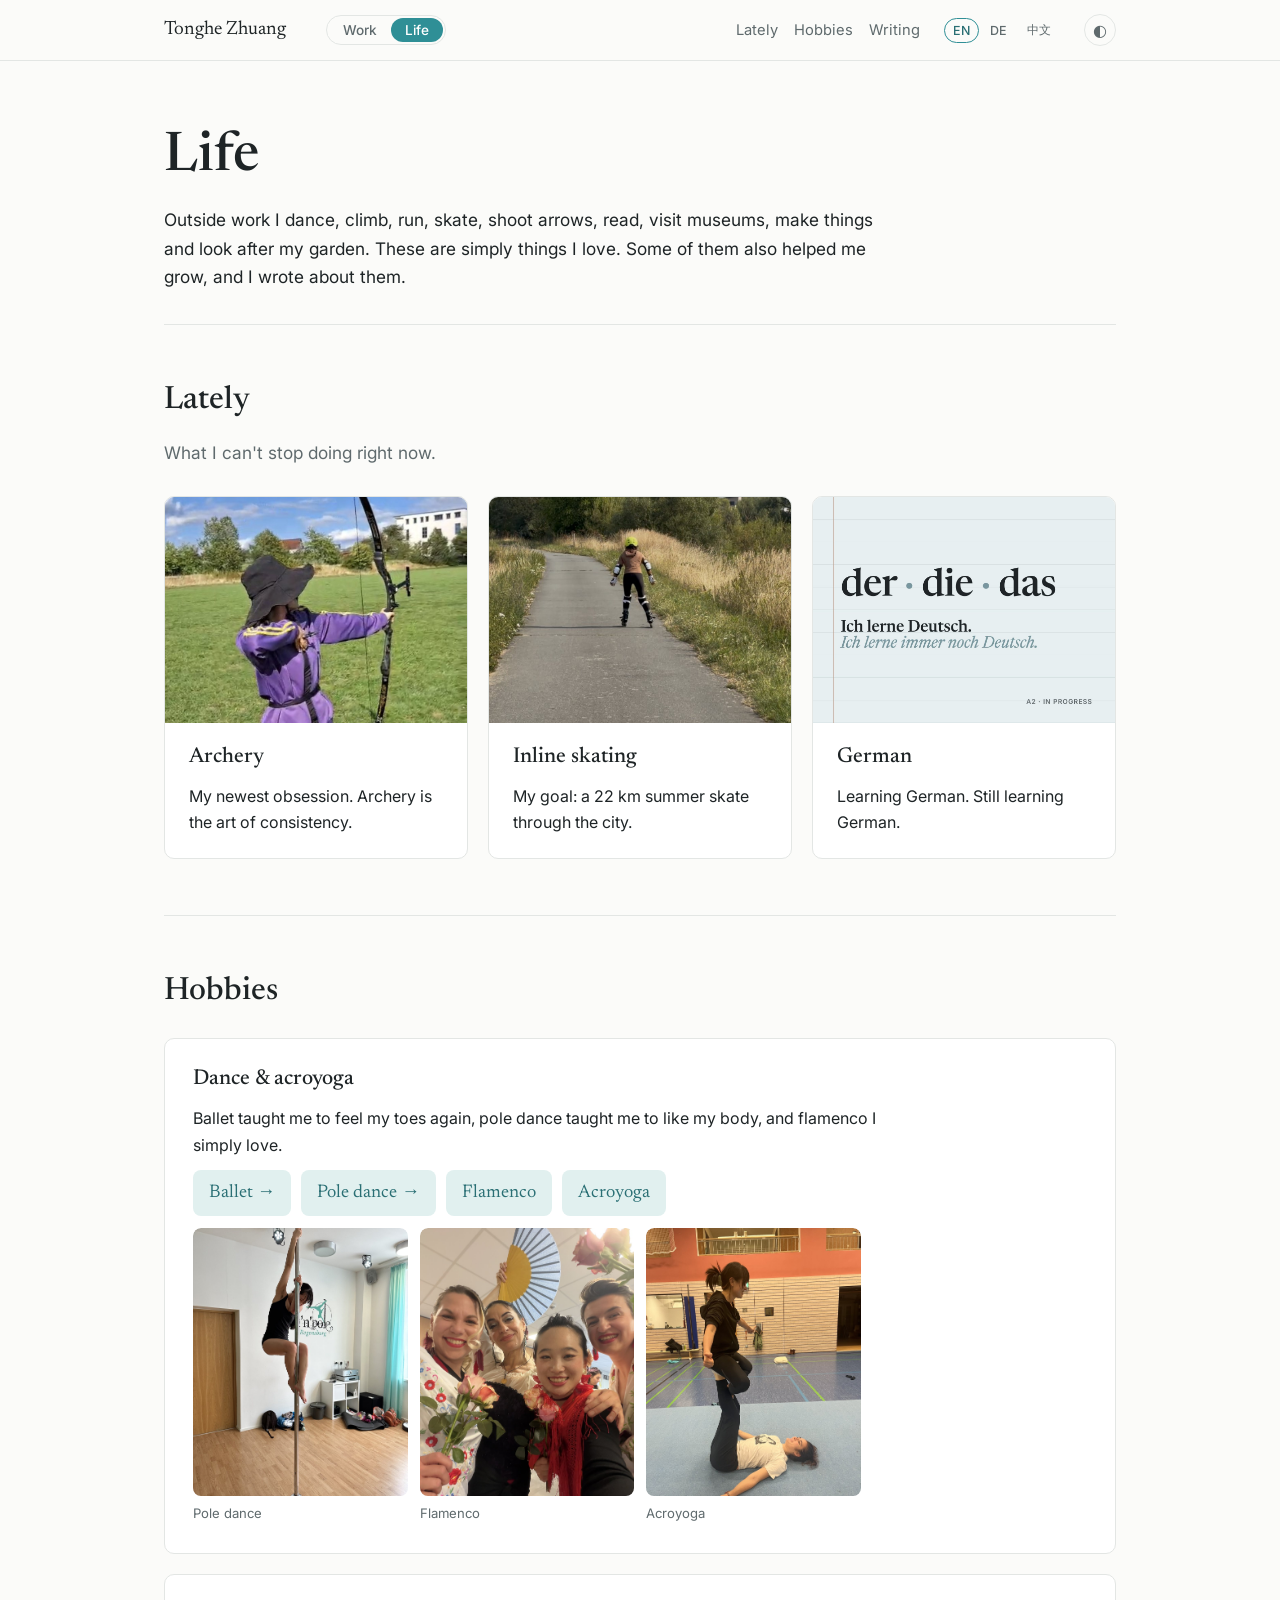
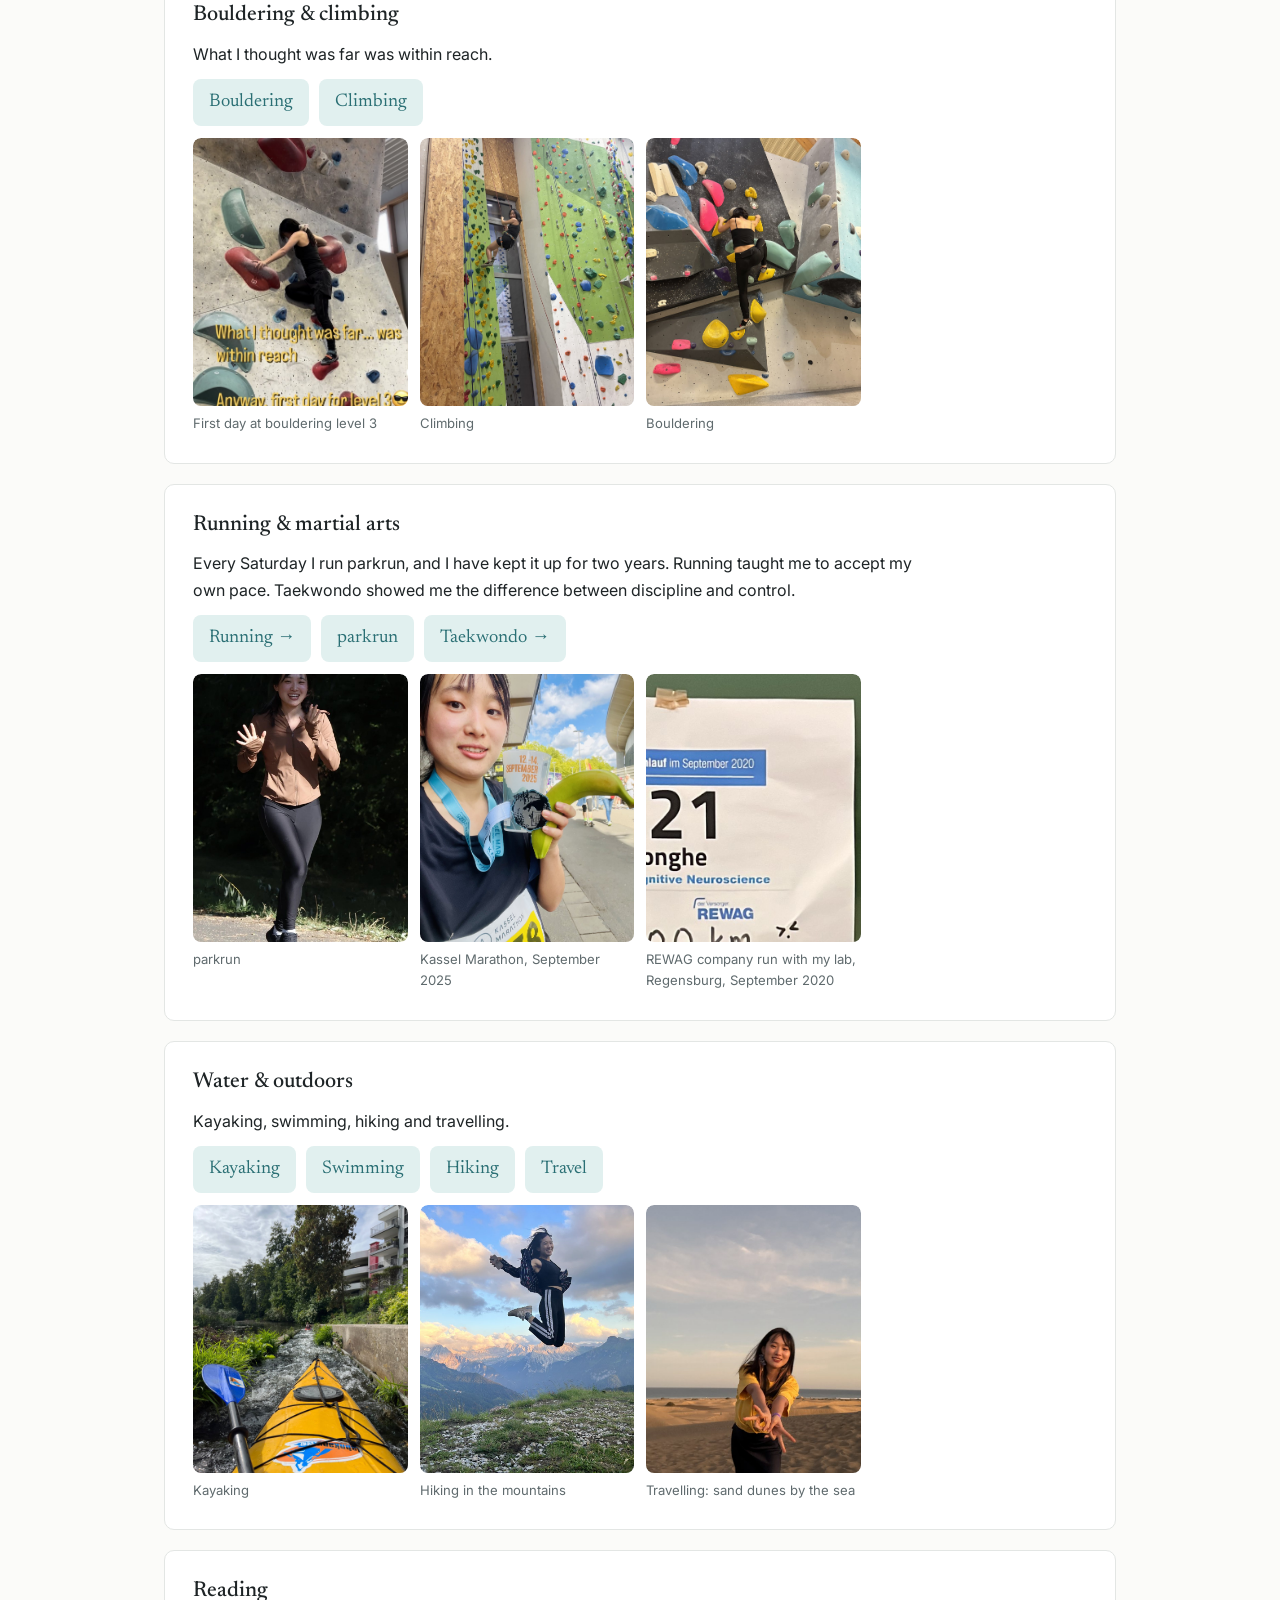
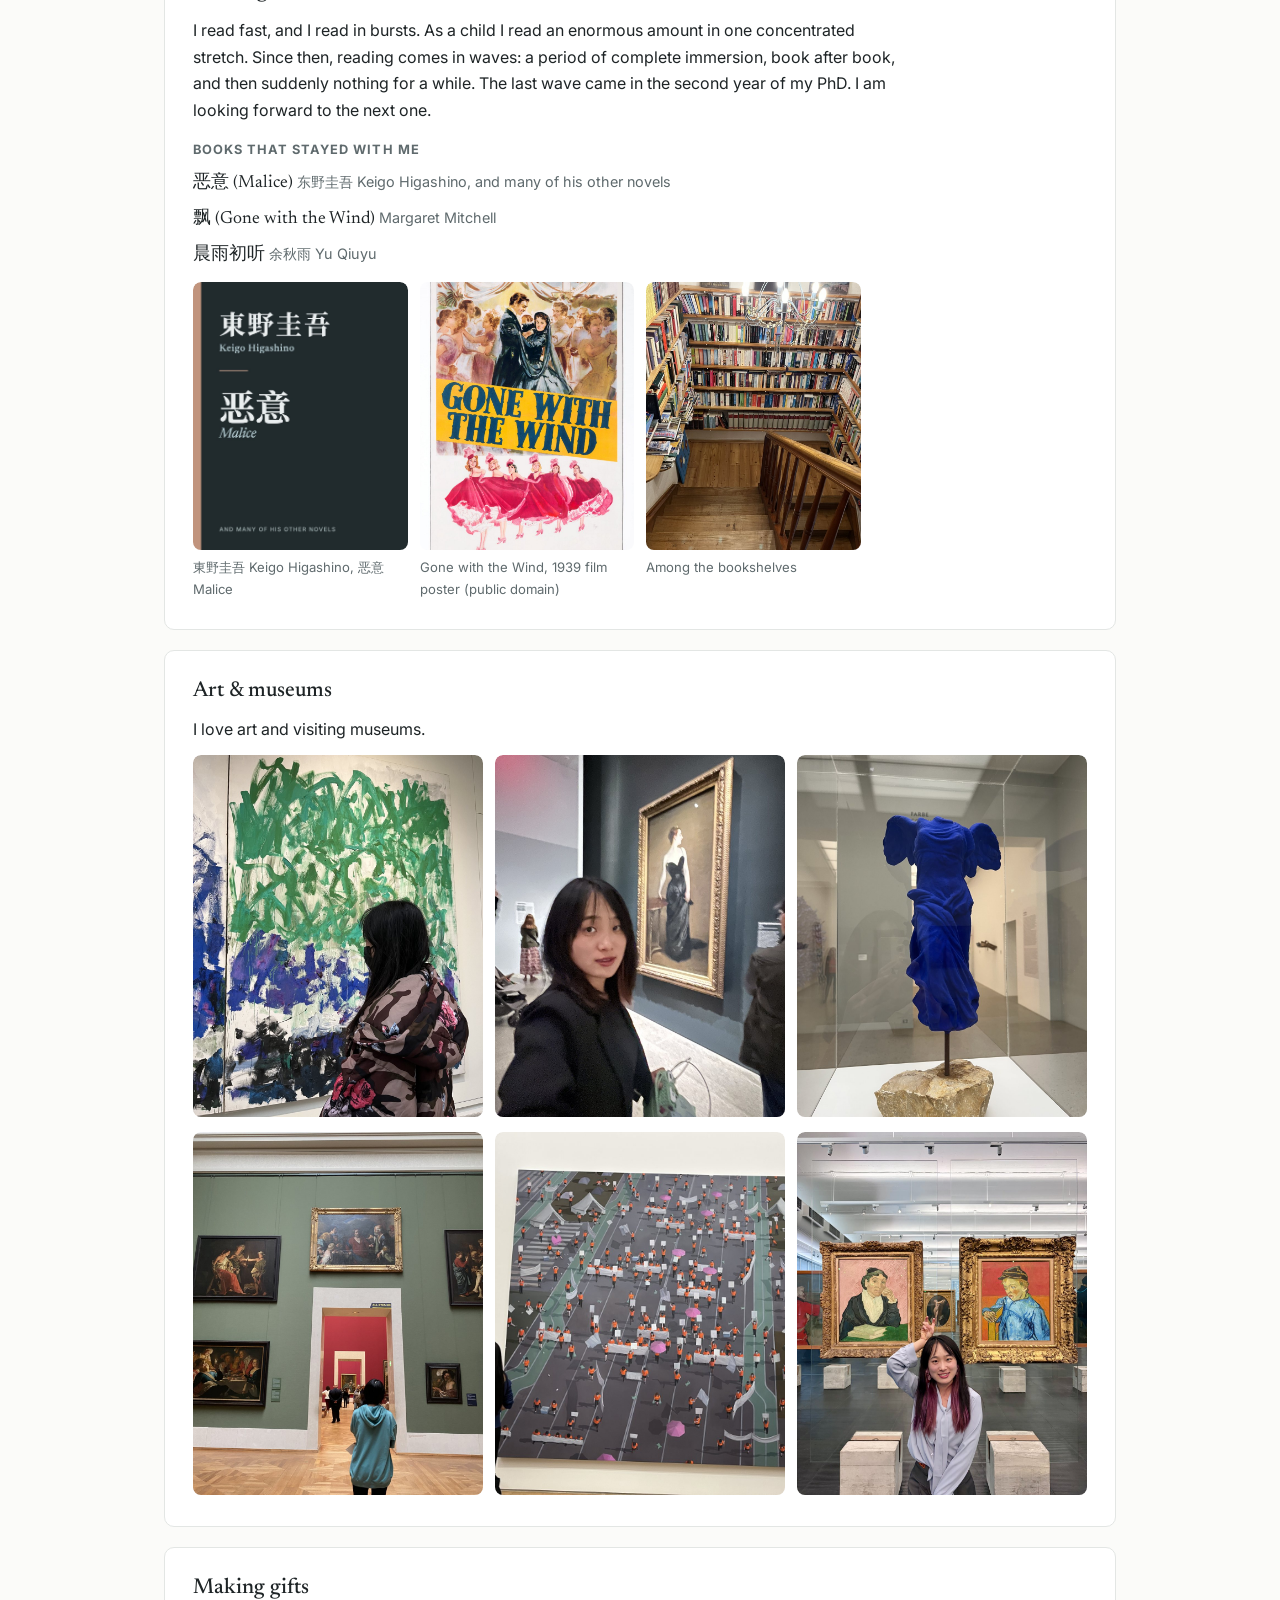
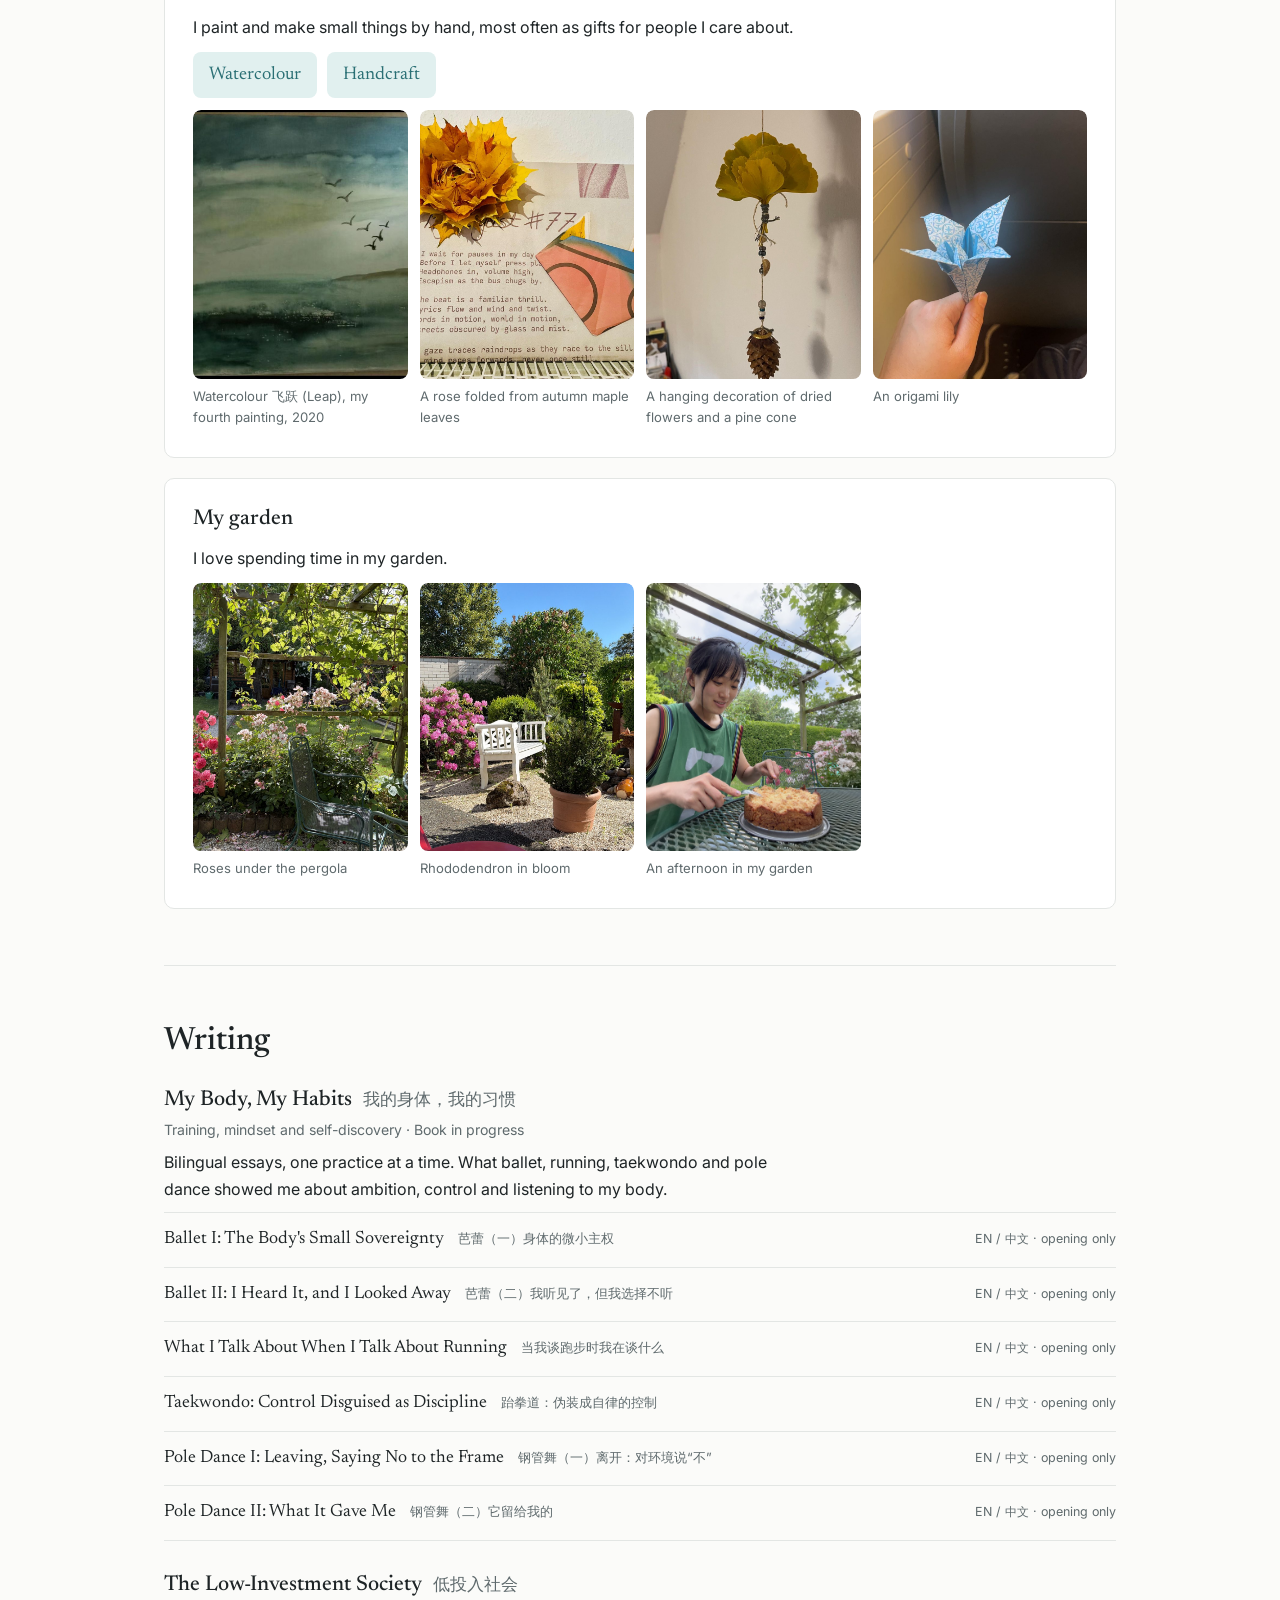
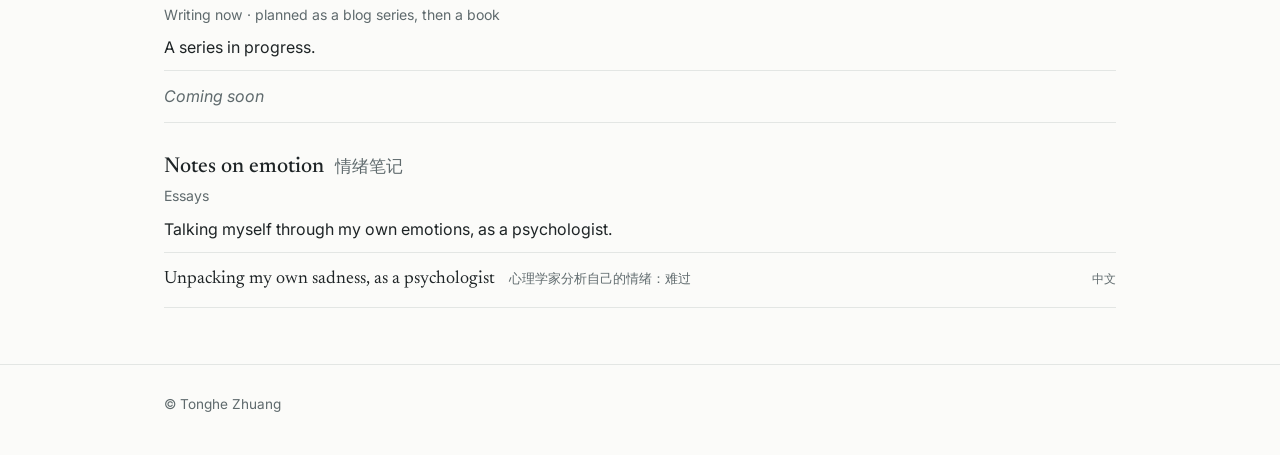
==== life.html @ 5d63197d "Initial site" ====
<!doctype html>
<html lang="en" data-lang="en">
<head>
  <meta charset="utf-8">
  <meta name="viewport" content="width=device-width, initial-scale=1">
  <title>Life · Tonghe Zhuang</title>
  <meta name="description" content="Tonghe Zhuang outside work: dance, climbing, archery, skating, painting, garden and writing.">
  <link rel="preconnect" href="https://fonts.googleapis.com">
  <link rel="preconnect" href="https://fonts.gstatic.com" crossorigin>
  <link href="https://fonts.googleapis.com/css2?family=Inter:wght@400;500;600&family=Newsreader:opsz,wght@6..72,400;6..72,500;6..72,600&display=swap" rel="stylesheet">
  <link rel="stylesheet" href="style.css">
</head>
<body class="page-life">
  <header class="site-header">
    <div class="wrap header-inner">
      <a class="brand" href="index.html">Tonghe Zhuang</a>
      <div class="page-switch" role="navigation" aria-label="Pages">
        <a href="index.html" data-i18n="work">Work</a>
        <a href="life.html" aria-current="page" data-i18n="life">Life</a>
      </div>
      <nav class="nav" aria-label="On this page">
        <a href="#lately" data-i18n="lately">Lately</a>
        <a href="#hobbies" data-i18n="hobbies">Hobbies</a>
        <a href="#writing" data-i18n="writing">Writing</a>
      </nav>
      <div class="lang-switch-top" role="group" aria-label="Language"></div>
      <button class="theme-toggle" type="button" aria-label="Toggle dark mode">◐</button>
    </div>
  </header>

  <main class="wrap">
    <section class="life-hero">
      <h1 data-i18n="life">Life</h1>
      <p class="lead life-intro"></p>
    </section>

    <section id="lately" class="section">
      <h2 class="lately-title"></h2>
      <div class="lately"></div>
    </section>

    <section id="hobbies" class="section">
      <h2 data-i18n="hobbies">Hobbies</h2>
      <div class="life-groups"></div>
    </section>

    <section id="writing" class="section">
      <h2 data-i18n="writing">Writing</h2>
      <div class="writing"></div>
    </section>

  </main>

  <footer class="site-footer"><div class="wrap">© Tonghe Zhuang</div></footer>

  <dialog class="lightbox" aria-label="Image viewer">
    <button class="lb-close" type="button" aria-label="Close">×</button>
    <button class="lb-prev" type="button" aria-label="Previous image">‹</button>
    <figure>
      <img alt="">
      <figcaption></figcaption>
    </figure>
    <button class="lb-next" type="button" aria-label="Next image">›</button>
  </dialog>

  <!-- Content lives in data/life.js and data/writing.js. -->
  <script src="shared.js"></script>
  <script src="data/life.js"></script>
  <script src="data/writing.js"></script>
  <script src="life.js"></script>
</body>
</html>
---- style.css ----
/* ---------- Theme ----------
 * Accent colours per language come from 网页颜色.docx (English changed to teal A, 2026-09-29).
 * Only English is live for now; de / zh are ready for later.
 */
:root {
  --accent-light: #9ED4D6;
  --accent: #2F8F96;

  --bg: #FBFBF9;
  --surface: #FFFFFF;
  --text: #1E2426;
  --muted: #5F6A6D;
  --line: #E3E6E4;
  --accent-soft: color-mix(in srgb, var(--accent-light) 28%, var(--bg));
  --accent-ink: color-mix(in srgb, var(--accent) 70%, var(--text));

  --serif: "Newsreader", Georgia, serif;
  --sans: "Inter", system-ui, -apple-system, sans-serif;
  --radius: 10px;
  color-scheme: light;
}
:root[data-lang="de"] { --accent-light: #C9BBC8; --accent: #8F7B8D; }
:root[data-lang="zh"] { --accent-light: #F3DBCF; --accent: #C99379; }

@media (prefers-color-scheme: dark) {
  :root:not([data-theme="light"]) {
    --bg: #141819;
    --surface: #1B2022;
    --text: #E6EAEA;
    --muted: #9AA5A7;
    --line: #2C3336;
    --accent-soft: color-mix(in srgb, var(--accent) 22%, var(--bg));
    --accent-ink: var(--accent-light);
    color-scheme: dark;
  }
}
:root[data-theme="dark"] {
  --bg: #141819;
  --surface: #1B2022;
  --text: #E6EAEA;
  --muted: #9AA5A7;
  --line: #2C3336;
  --accent-soft: color-mix(in srgb, var(--accent) 22%, var(--bg));
  --accent-ink: var(--accent-light);
  color-scheme: dark;
}

/* ---------- Base ---------- */
* { box-sizing: border-box; }
html { scroll-behavior: smooth; scroll-padding-top: 72px; }
body {
  margin: 0;
  background: var(--bg);
  color: var(--text);
  font: 400 16px/1.65 var(--sans);
  -webkit-font-smoothing: antialiased;
}
a { color: var(--accent-ink); text-underline-offset: 3px; text-decoration-thickness: 1px; }
a:hover { color: var(--text); }
h1, h2, h3 { font-family: var(--serif); font-weight: 500; line-height: 1.2; margin: 0; }
h2 { font-size: 2rem; }
h3 { font-size: 1.35rem; }
.wrap { max-width: 1000px; margin: 0 auto; padding: 0 24px; }
@media (max-width: 600px) { .wrap { padding: 0 16px; } h2 { font-size: 1.6rem; } }

/* ---------- Header ---------- */
.site-header {
  position: sticky; top: 0; z-index: 10;
  background: color-mix(in srgb, var(--bg) 88%, transparent);
  backdrop-filter: blur(8px);
  border-bottom: 1px solid var(--line);
}
.header-inner { display: flex; align-items: center; gap: 24px; height: 60px; }
.brand { font-family: var(--serif); font-size: 1.2rem; color: var(--text); text-decoration: none; margin-right: auto; }
.nav { display: flex; gap: 20px; font-size: .92rem; }
.nav a { color: var(--muted); text-decoration: none; }
.nav a:hover { color: var(--text); }
.theme-toggle {
  border: 1px solid var(--line); background: none; color: var(--muted);
  width: 32px; height: 32px; border-radius: 50%; cursor: pointer; font-size: 1rem;
}
@media (max-width: 720px) {
  .header-inner { height: auto; flex-wrap: wrap; padding: 10px 16px; gap: 6px 16px; }
  .nav { order: 3; width: 100%; overflow-x: auto; gap: 16px; }
}

/* ---------- Hero ---------- */
.hero {
  display: grid; grid-template-columns: 1fr 240px; gap: 48px; align-items: center;
  padding: 72px 0 56px;
}
.hero h1 { font-size: clamp(2.4rem, 6vw, 3.4rem); }
.hero .role { color: var(--accent-ink); font-weight: 500; margin: 8px 0 20px; }
.hero p { margin: 0 0 14px; max-width: 60ch; }
.hero .role:has(+ .tagline) { margin-bottom: 4px; }
.hero .tagline { font-family: var(--serif); font-style: italic; font-size: 1.15rem; color: var(--muted); margin: 0 0 20px; }
.hero .links { display: flex; flex-wrap: wrap; gap: 10px; margin-top: 22px; }
.hero .links a {
  padding: 6px 14px; border: 1px solid var(--line); border-radius: 999px;
  text-decoration: none; font-size: .9rem; color: var(--text); background: var(--surface);
}
.hero .links a:hover { border-color: var(--accent); }
.portrait {
  width: 240px; aspect-ratio: 4 / 5; object-fit: cover; object-position: 50% 28%;
  border-radius: var(--radius); background: var(--accent-soft);
}
@media (max-width: 720px) {
  .hero { grid-template-columns: 1fr; gap: 28px; padding: 40px 0 32px; }
  .portrait { width: 160px; order: -1; }
}

/* ---------- Sections ---------- */
.section { padding: 56px 0; border-top: 1px solid var(--line); }
.section > h2 { margin-bottom: 28px; }
.section-head { display: flex; flex-wrap: wrap; align-items: baseline; justify-content: space-between; gap: 16px; margin-bottom: 28px; }
.sub { margin: 40px 0 16px; font-size: 1.25rem; }

/* ---------- Filters ---------- */
.filters { display: flex; flex-wrap: wrap; gap: 8px; }
.filters button {
  font: 500 .85rem var(--sans); color: var(--muted); background: none;
  border: 1px solid var(--line); border-radius: 999px; padding: 5px 12px; cursor: pointer;
}
.filters button[aria-pressed="true"] { background: var(--accent); border-color: var(--accent); color: #fff; }
.filters .count { opacity: .7; margin-left: 4px; font-weight: 400; }

/* ---------- Projects ---------- */
.projects { display: grid; gap: 20px; }
.project {
  background: var(--surface); border: 1px solid var(--line); border-radius: var(--radius);
  padding: 28px; display: grid; gap: 14px;
}
.project[hidden] { display: none; }
.project .meta { color: var(--muted); font-size: .88rem; }
.project .summary { margin: 0; max-width: 72ch; }
.tags { display: flex; flex-wrap: wrap; gap: 6px; }
.tag { font-size: .78rem; padding: 2px 9px; border-radius: 999px; background: var(--accent-soft); color: var(--accent-ink); }

.gallery { display: flex; gap: 12px; overflow-x: auto; padding-bottom: 4px; }
.gallery button {
  flex: 0 0 auto; padding: 0; border: 1px solid var(--line); border-radius: 8px;
  overflow: hidden; background: var(--bg); cursor: zoom-in; width: 260px;
}
.gallery img { display: block; width: 100%; aspect-ratio: 4 / 3; object-fit: cover; object-position: top; }
.gallery button:hover { border-color: var(--accent); }
@media (max-width: 600px) { .project { padding: 20px; } .gallery button { width: 78vw; } }

.outputs { list-style: none; margin: 0; padding: 0; display: grid; gap: 10px; }
.output { display: grid; grid-template-columns: 96px 1fr; gap: 12px; align-items: baseline; font-size: .93rem; }
.output .title { font-weight: 500; }
.output .cite { color: var(--muted); }
.output .olinks { display: inline-flex; flex-wrap: wrap; gap: 10px; margin-left: 6px; font-size: .85rem; }
@media (max-width: 600px) { .output { grid-template-columns: 1fr; gap: 2px; } }

.badge {
  font: 600 .7rem var(--sans); letter-spacing: .06em; text-transform: uppercase;
  color: var(--accent-ink); border: 1px solid var(--accent); border-radius: 4px;
  padding: 1px 6px; justify-self: start; white-space: nowrap;
}

details.more summary { cursor: pointer; color: var(--accent-ink); font-size: .9rem; font-weight: 500; }
details.more p { margin: 10px 0 0; max-width: 72ch; color: var(--text); font-size: .95rem; }

/* ---------- Publications ---------- */
.pub-group + .pub-group { margin-top: 28px; }
.pub-group h3 { font-size: 1.1rem; margin-bottom: 12px; color: var(--muted); font-family: var(--sans); font-weight: 600; }
.pub-list { margin: 0; padding-left: 1.2em; display: grid; gap: 10px; }
.pub-list li { max-width: 80ch; }
.me { font-weight: 600; }

/* ---------- Experience / education / skills ---------- */
.timeline { display: grid; gap: 24px; }
.job { display: grid; grid-template-columns: 170px 1fr; gap: 16px; }
.job .period { color: var(--muted); font-size: .88rem; padding-top: 2px; }
.job h4 { margin: 0; font-size: 1rem; font-weight: 600; }
.job .org { color: var(--muted); font-size: .92rem; }
.job ul { margin: 8px 0 0; padding-left: 1.1em; font-size: .93rem; }
@media (max-width: 600px) { .job { grid-template-columns: 1fr; gap: 2px; } }

.skills { display: grid; gap: 14px; }
.skill-row { display: grid; grid-template-columns: 170px 1fr; gap: 16px; align-items: baseline; }
.skill-row .group { font-weight: 600; font-size: .92rem; }
@media (max-width: 600px) { .skill-row { grid-template-columns: 1fr; gap: 6px; } }
.awards { margin: 0; padding-left: 1.1em; }
.spoken { color: var(--muted); margin-top: 24px; }

/* ---------- Footer ---------- */
.site-footer { border-top: 1px solid var(--line); padding: 28px 0 40px; color: var(--muted); font-size: .85rem; }

/* ---------- Lightbox ---------- */
.lightbox {
  border: none; padding: 0; background: transparent; max-width: 100vw; max-height: 100vh;
  width: 100vw; height: 100vh;
}
.lightbox[open] { display: flex; align-items: center; justify-content: center; }
.lightbox::backdrop { background: rgba(10, 14, 15, .88); }
.lightbox figure { margin: 0; max-width: min(1400px, 92vw); text-align: center; }
.lightbox img { max-width: 100%; max-height: 84vh; border-radius: 6px; background: #fff; }
.lightbox figcaption { color: #dfe5e6; margin-top: 10px; font-size: .9rem; }
.lightbox button {
  position: absolute; background: rgba(255,255,255,.1); color: #fff; border: none;
  width: 44px; height: 44px; border-radius: 50%; font-size: 1.6rem; cursor: pointer;
}
.lightbox button:hover { background: rgba(255,255,255,.22); }
.lb-close { top: 16px; right: 16px; }
.lb-prev { left: 16px; top: 50%; transform: translateY(-50%); }
.lb-next { right: 16px; top: 50%; transform: translateY(-50%); }
.lightbox button[hidden] { display: none; }

/* ---------- Key numbers & featured projects ---------- */
.stats {
  display: grid; grid-template-columns: repeat(auto-fill, minmax(140px, 1fr));
  gap: 10px; margin: 0;
}
.stats div { background: var(--accent-soft); border-radius: 8px; padding: 10px 12px; }
.stats dt { font-family: var(--serif); font-size: 1.35rem; font-weight: 600; color: var(--accent-ink); line-height: 1.15; }
.stats dd { margin: 2px 0 0; font-size: .8rem; color: var(--muted); line-height: 1.3; }

.project.featured { border-color: var(--accent); box-shadow: inset 4px 0 0 var(--accent); }
.project.featured h3 { font-size: 1.6rem; }
.project.featured .stats dt { font-size: 1.6rem; }
.flag {
  display: inline-block; margin-bottom: 8px; font: 600 .7rem var(--sans); letter-spacing: .08em;
  text-transform: uppercase; color: #fff; background: var(--accent); border-radius: 4px; padding: 2px 8px;
}

/* ---------- Cited in ---------- */
.cited { border-top: 1px dashed var(--line); padding-top: 14px; }
.cited h4 { margin: 0 0 10px; font-size: .8rem; letter-spacing: .08em; text-transform: uppercase; color: var(--muted); }
.cited .badge { border-style: dashed; }

/* ---------- Beyond research ---------- */
.lead { font-size: 1.08rem; max-width: 65ch; margin: -8px 0 28px; color: var(--muted); }
.beyond { display: grid; gap: 20px; }
.card { background: var(--surface); border: 1px solid var(--line); border-radius: var(--radius); padding: 28px; }
.card.podcast { display: grid; grid-template-columns: 200px 1fr; gap: 28px; align-items: start; }
.card .cover { width: 100%; border-radius: 8px; border: 1px solid var(--line); }
.card-body { display: grid; gap: 12px; }
.card-body p { margin: 0; max-width: 72ch; }
.card .meta { color: var(--muted); font-size: .88rem; }
.zh { font-family: var(--sans); font-weight: 400; font-size: .8em; color: var(--muted); margin-left: 6px; }
.small { font-size: .9rem; color: var(--muted); }
.points { margin: 0; padding-left: 1.1em; display: grid; gap: 4px; font-size: .95rem; }
.episodes { margin: 10px 0 0; padding-left: 1.2em; display: grid; gap: 4px; font-size: .92rem; }
.episodes .code { font: 600 .75rem var(--sans); color: var(--accent-ink); margin-right: 4px; }
.pill-links { display: flex; flex-wrap: wrap; gap: 8px; }
.pill-links a {
  padding: 4px 12px; border: 1px solid var(--line); border-radius: 999px; font-size: .85rem;
  text-decoration: none; color: var(--text);
}
.pill-links a:hover { border-color: var(--accent); }
.practices { display: flex; flex-wrap: wrap; gap: 10px; }
.practice {
  font-family: var(--serif); font-size: 1.15rem; padding: 8px 16px; border-radius: 8px;
  background: var(--accent-soft); color: var(--accent-ink); text-decoration: none;
}
a.practice:hover { background: var(--accent); color: #fff; }
.photo-grid { display: grid; grid-template-columns: repeat(auto-fill, minmax(200px, 1fr)); gap: 12px; }
.photo-grid figure { margin: 0; }
.photo-grid img { width: 100%; aspect-ratio: 4 / 5; object-fit: cover; border-radius: 8px; }
.photo-grid figcaption { font-size: .82rem; color: var(--muted); margin-top: 4px; }
@media (max-width: 720px) {
  .card { padding: 20px; }
  .card.podcast { grid-template-columns: 1fr; }
  .card .cover { width: 140px; }
}

/* ---------- Writing ---------- */
.writing { display: grid; gap: 32px; }
.series-head { display: grid; gap: 4px; margin-bottom: 10px; }
.series-head p { margin: 4px 0 0; max-width: 65ch; }
.series-head .meta { color: var(--muted); font-size: .88rem; }
.post-list { list-style: none; margin: 0; padding: 0; border-top: 1px solid var(--line); }
.post-list li { padding: 12px 0; border-bottom: 1px solid var(--line); display: flex; flex-wrap: wrap; align-items: baseline; gap: 4px 8px; }
.post-list a { font-family: var(--serif); font-size: 1.12rem; color: var(--text); text-decoration: none; }
.post-list a:hover { color: var(--accent-ink); text-decoration: underline; }
.post-list .langs { margin-left: auto; font-size: .78rem; color: var(--muted); }
.post-list .planned { color: var(--muted); font-style: italic; }

/* ---------- Essay page ---------- */
.article-wrap { max-width: 720px; padding-top: 40px; padding-bottom: 64px; }
.back { font-size: .9rem; color: var(--muted); text-decoration: none; }
.article-meta { margin-top: 28px; font-size: .82rem; letter-spacing: .06em; text-transform: uppercase; color: var(--accent-ink); }
.article-meta .draft { color: var(--muted); }
.article-title { font-size: clamp(2rem, 5vw, 2.8rem); margin-top: 10px; }
.article-subtitle { color: var(--muted); margin: 8px 0 20px; }
.lang-switch { display: flex; gap: 8px; margin-bottom: 28px; }
.lang-switch button {
  font: 500 .85rem var(--sans); color: var(--muted); background: none; cursor: pointer;
  border: 1px solid var(--line); border-radius: 999px; padding: 4px 14px;
}
.lang-switch button[aria-pressed="true"] { background: var(--accent); border-color: var(--accent); color: #fff; }
.article-body { font-family: var(--serif); font-size: 1.2rem; line-height: 1.75; }
.article-body.zh-text { font-family: "Noto Serif SC", var(--serif); font-size: 1.08rem; line-height: 1.95; }
.article-body p { margin: 0 0 1em; }
.article-body h2 { font-size: 1.4rem; margin: 2em 0 .8em; }
.article-body hr { border: none; text-align: center; margin: 2.2em 0; }
.article-body hr::after { content: "· · ·"; color: var(--muted); letter-spacing: .5em; }
.article-body .note { font-style: italic; color: var(--muted); }
.article-body .affirmation {
  margin-top: 1.6em; padding: 14px 18px; border-left: 3px solid var(--accent);
  background: var(--accent-soft); border-radius: 0 8px 8px 0; font-style: italic;
}
.article-body blockquote { margin: 0 0 1em; padding-left: 16px; border-left: 3px solid var(--line); color: var(--muted); }
.article-nav { display: flex; justify-content: space-between; gap: 16px; margin-top: 48px; padding-top: 20px; border-top: 1px solid var(--line); }
.article-nav a { text-decoration: none; color: var(--text); max-width: 45%; font-family: var(--serif); }
.article-nav a:last-child { text-align: right; }
.article-nav a span { display: block; font: 500 .8rem var(--sans); color: var(--muted); margin-bottom: 2px; }

.card-body .flag { justify-self: start; margin-bottom: 0; }
.photo-grid { grid-template-columns: repeat(auto-fill, minmax(170px, 1fr)); }
.photo-grid button { display: block; width: 100%; padding: 0; border: none; background: none; cursor: zoom-in; border-radius: 8px; overflow: hidden; }
.photo-grid button img { transition: transform .3s; }
.photo-grid button:hover img { transform: scale(1.03); }
.article-body .excerpt-note {
  margin-top: 2em; padding-top: 1em; border-top: 1px solid var(--line);
  font-family: var(--sans); font-size: .92rem; color: var(--muted);
}

/* ---------- Work / Life switch ---------- */
.page-switch { display: inline-flex; border: 1px solid var(--line); border-radius: 999px; padding: 2px; margin-right: 8px; }
.page-switch a {
  font: 500 .85rem var(--sans); padding: 4px 14px; border-radius: 999px;
  color: var(--muted); text-decoration: none;
}
.page-switch a[aria-current="page"] { background: var(--accent); color: #fff; }
.header-inner .brand { margin-right: 16px; }
.header-inner .nav { margin-left: auto; }
@media (max-width: 720px) { .header-inner .nav { margin-left: 0; } }

/* ---------- Life page ---------- */
.life-hero { padding: 64px 0 32px; }
.life-hero h1 { font-size: clamp(2.4rem, 6vw, 3.4rem); margin-bottom: 16px; }
.life-hero .lead { margin: 0; color: var(--text); }
.lately-grid { display: grid; grid-template-columns: repeat(auto-fit, minmax(280px, 1fr)); gap: 20px; }
.lately-card { padding: 0; overflow: hidden; display: flex; flex-direction: column; }
.lately-card .card-body { padding: 22px 24px; }
.lately-img { display: block; padding: 0; border: none; background: none; cursor: zoom-in; }
.lately-img img { display: block; width: 100%; aspect-ratio: 4 / 3; object-fit: cover; object-position: 50% 30%; }
.life-groups { display: grid; gap: 20px; }
.lately-grid { align-items: start; }
.job-link { display: inline-block; margin-top: 6px; font-size: .88rem; }
.books h4 { margin: 4px 0 8px; font-size: .8rem; letter-spacing: .08em; text-transform: uppercase; color: var(--muted); }
.books ul { list-style: none; margin: 0; padding: 0; display: grid; gap: 6px; }
.books .book-title { font-family: var(--serif); font-size: 1.1rem; }
.books .book-author { color: var(--muted); font-size: .9rem; }
.lately-grid { grid-template-columns: repeat(auto-fit, minmax(240px, 1fr)); }
.photo-grid.cols-3 { grid-template-columns: repeat(3, 1fr); }
@media (max-width: 600px) { .photo-grid.cols-3 { grid-template-columns: repeat(2, 1fr); } }

/* ---------- Language switcher ---------- */
.lang-switch-top { display: inline-flex; gap: 2px; }
.lang-switch-top button {
  font: 500 .78rem var(--sans); color: var(--muted); background: none; cursor: pointer;
  border: 1px solid transparent; border-radius: 999px; padding: 3px 8px;
}
.lang-switch-top button[aria-pressed="true"] { border-color: var(--accent); color: var(--accent-ink); }
:root[data-lang="zh"] { --serif: "Newsreader", "Noto Serif SC", "Songti SC", Georgia, serif; }
:root[data-lang="zh"] body { font-family: "Inter", "PingFang SC", "Noto Sans SC", system-ui, sans-serif; }
.brand, .page-switch a, .nav a, .lang-switch-top button { white-space: nowrap; }
.nav { gap: 16px; }
@media (max-width: 1100px) and (min-width: 721px) { .nav { gap: 12px; font-size: .86rem; } }
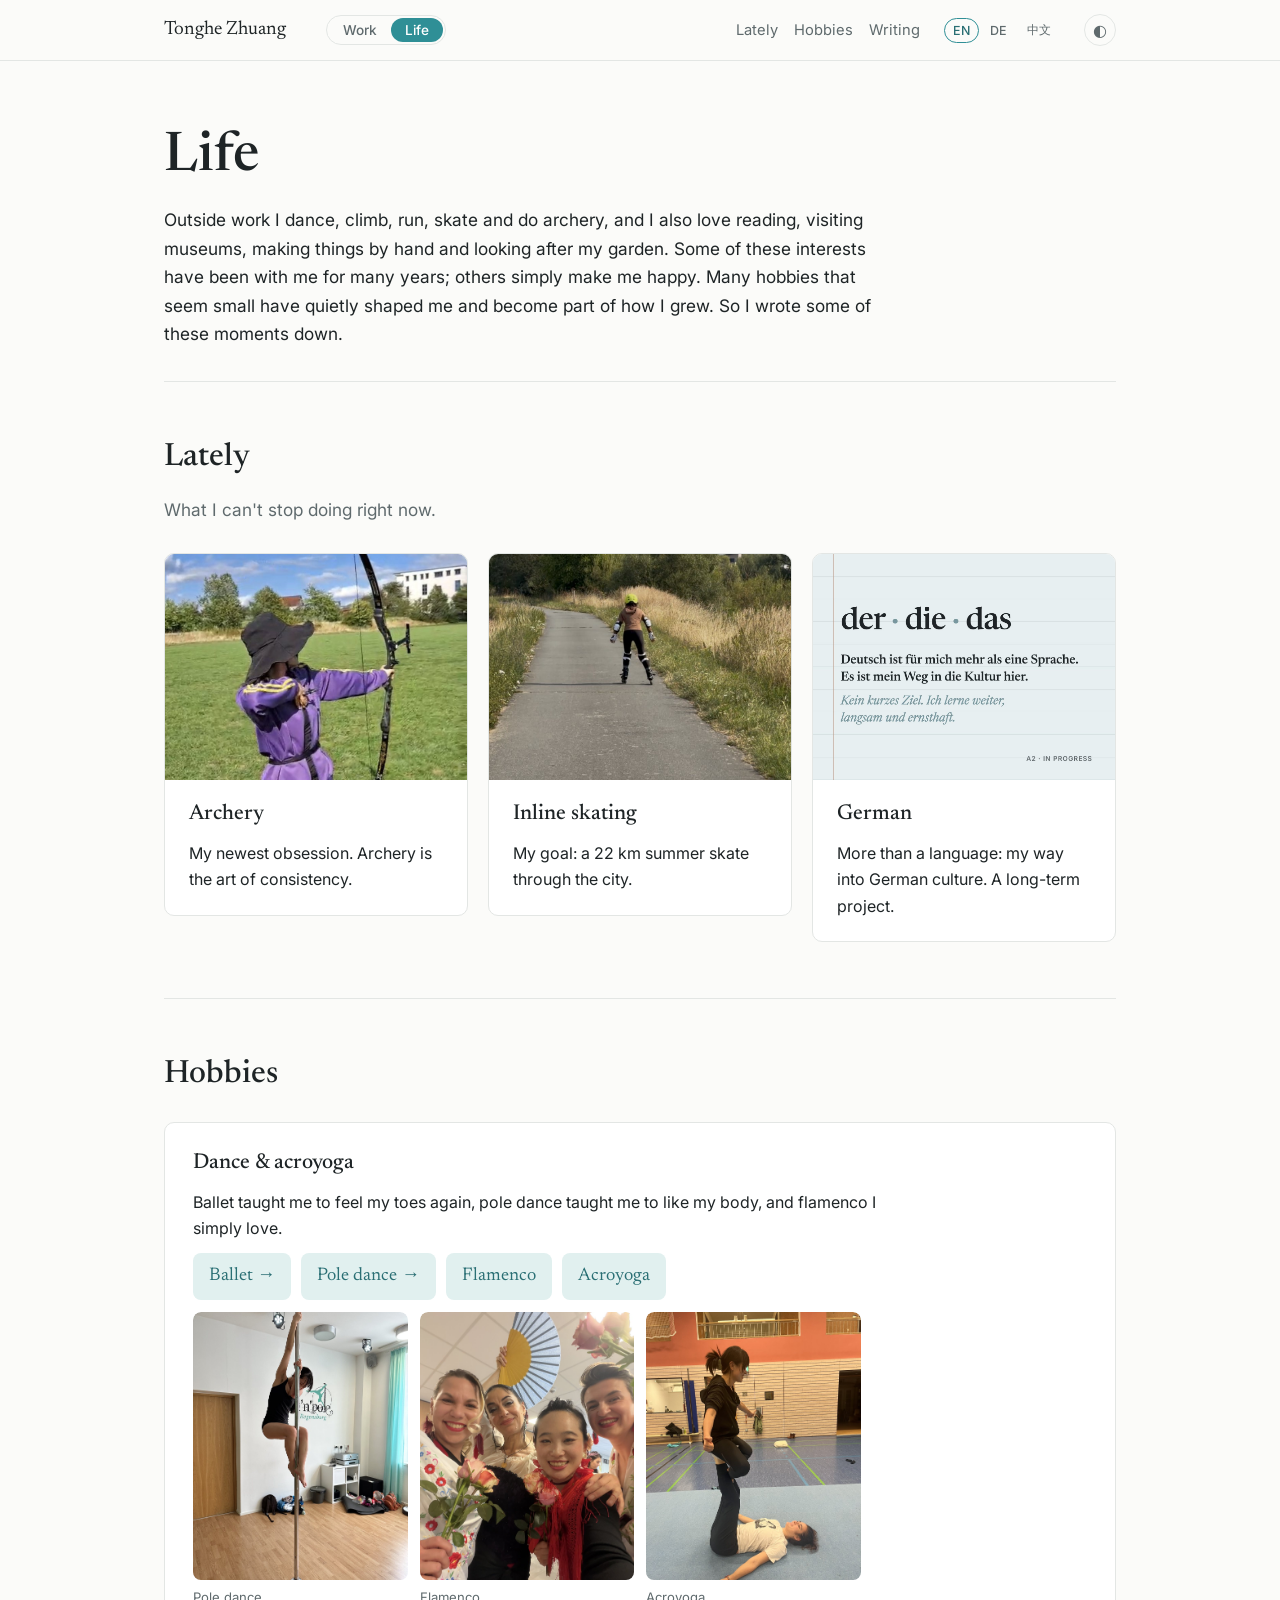
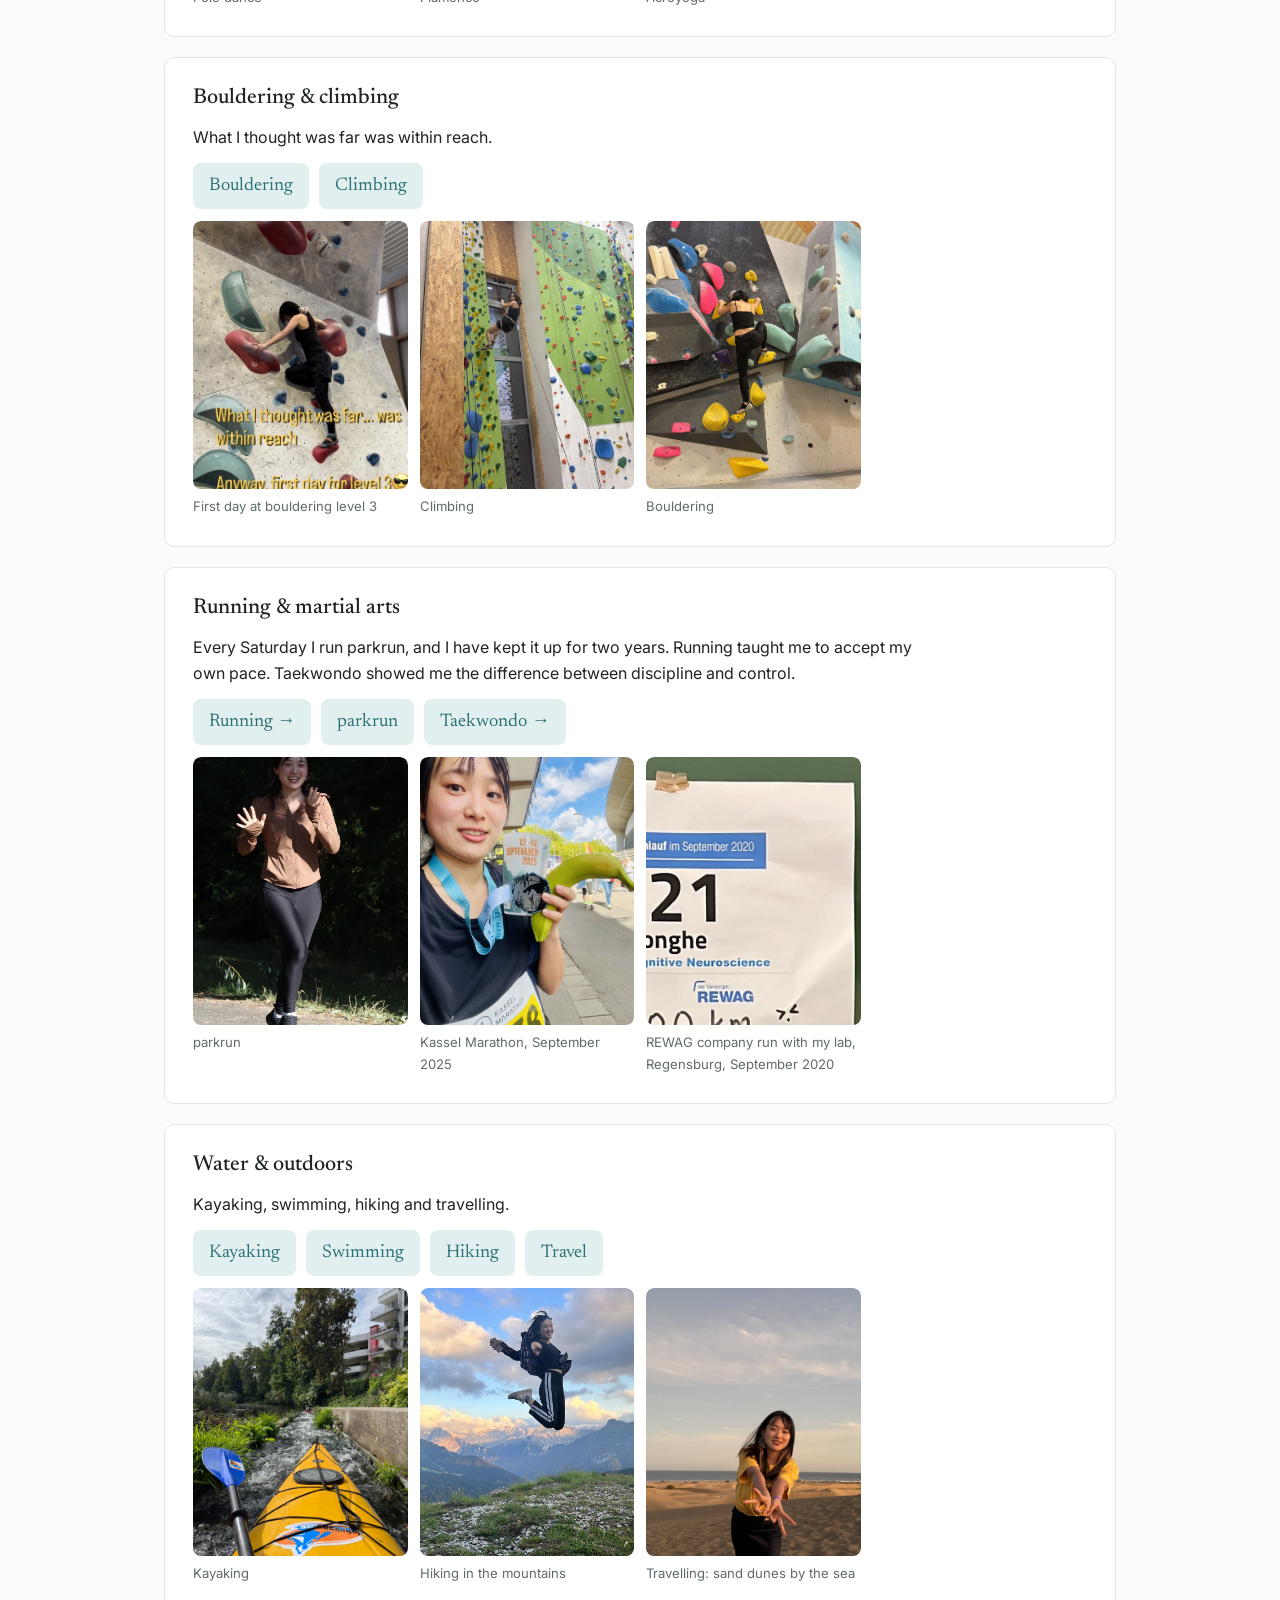
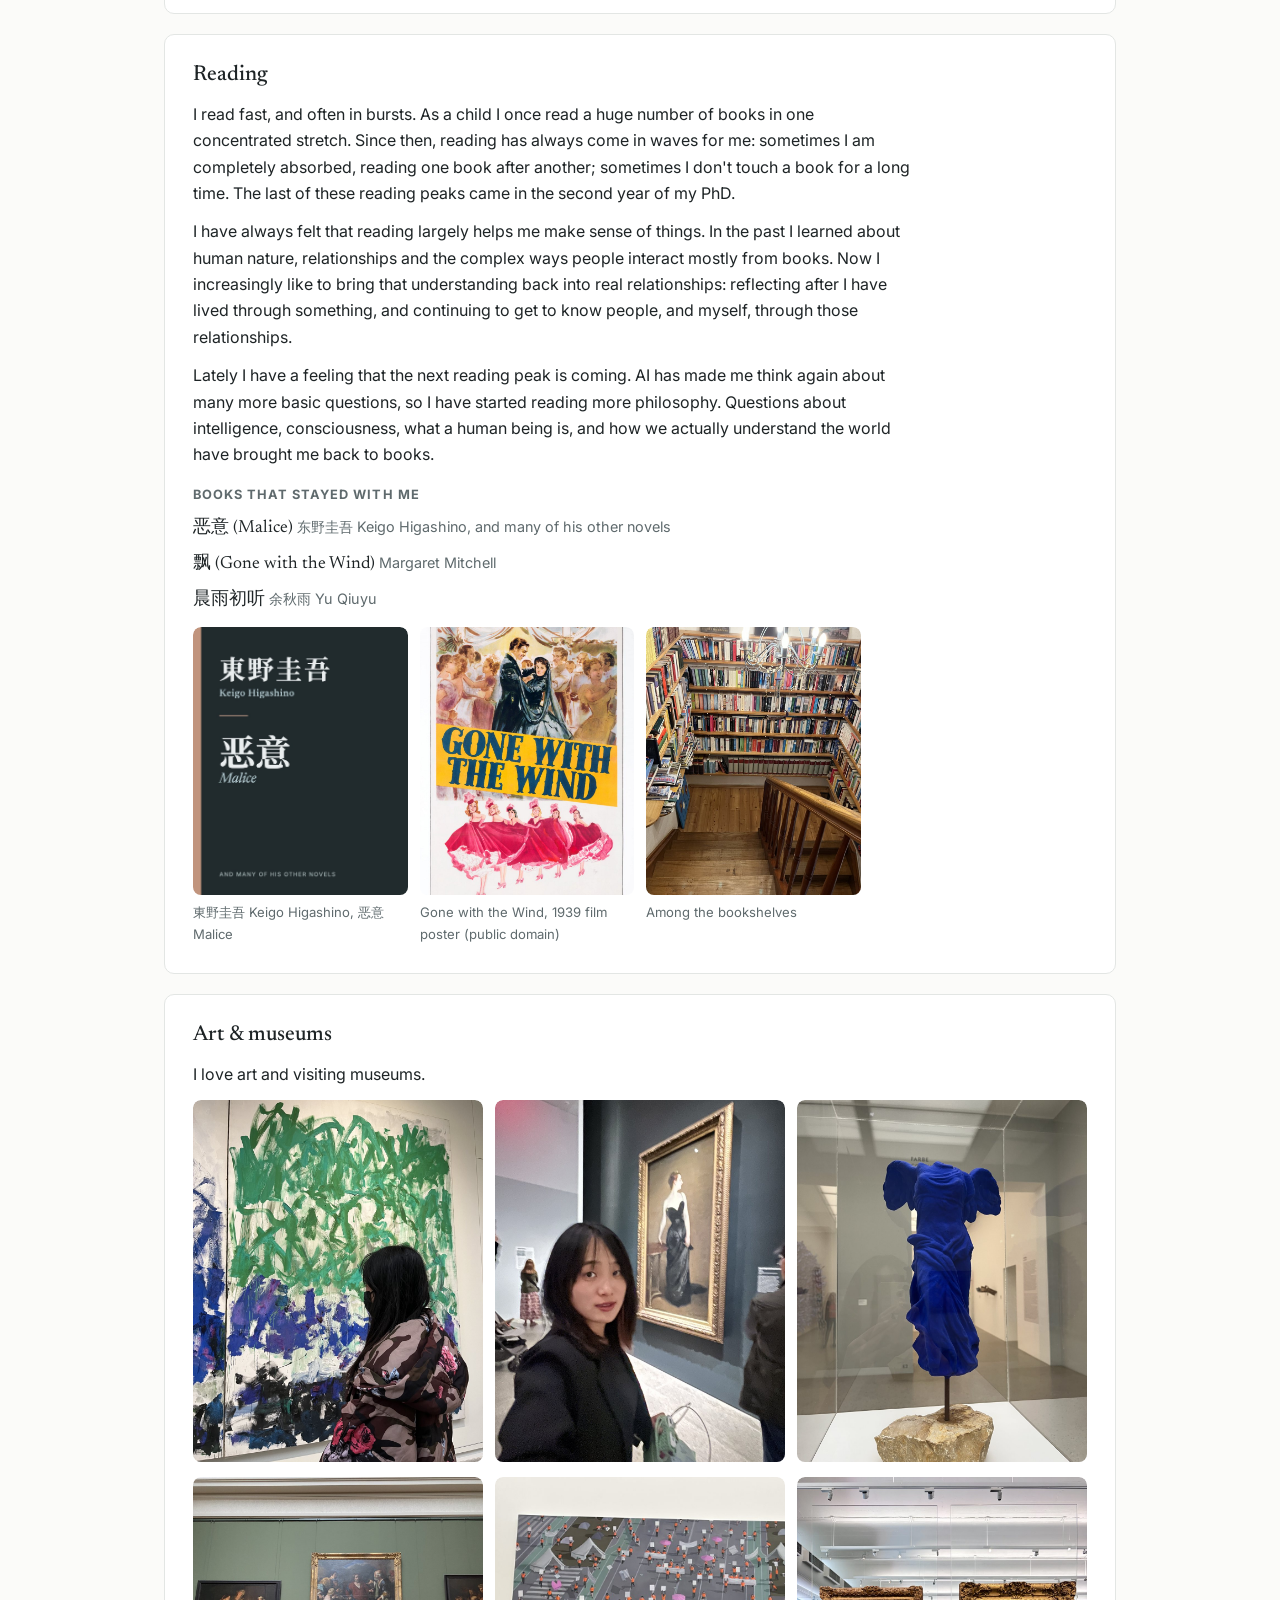
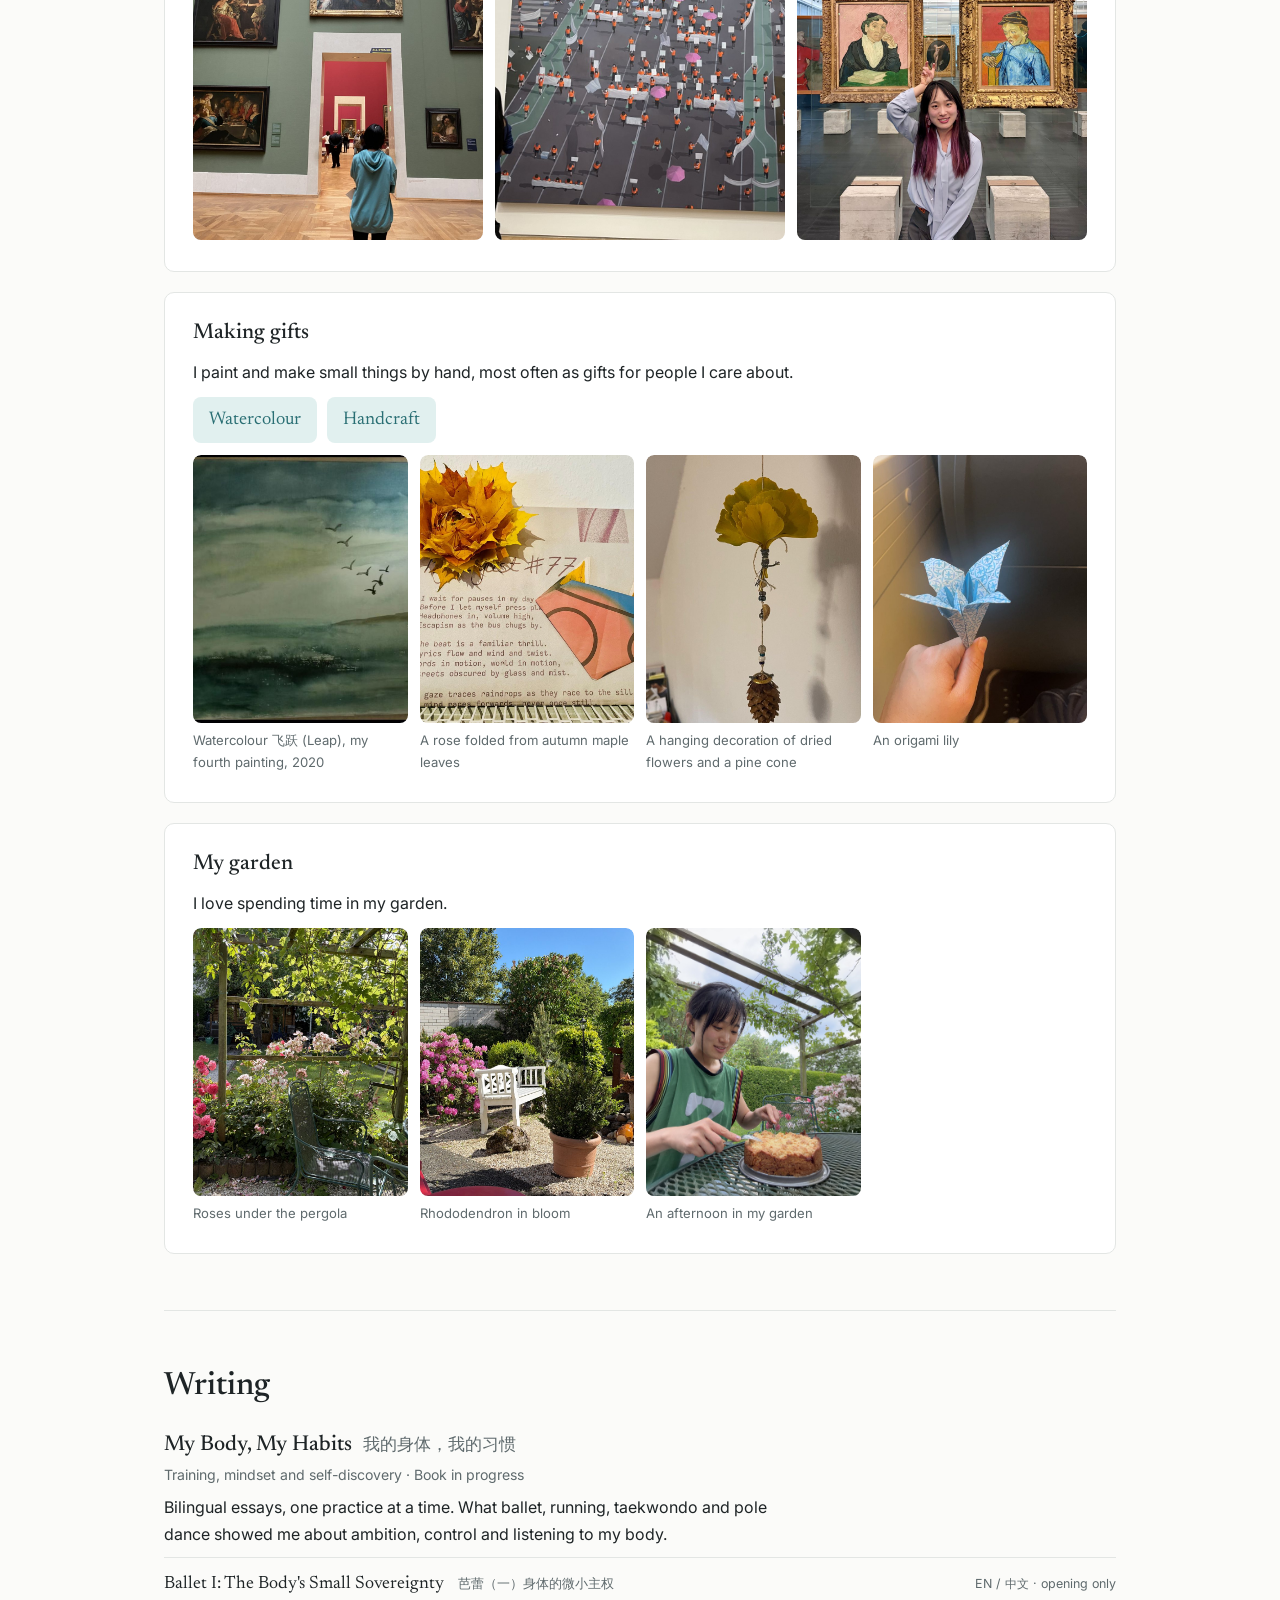
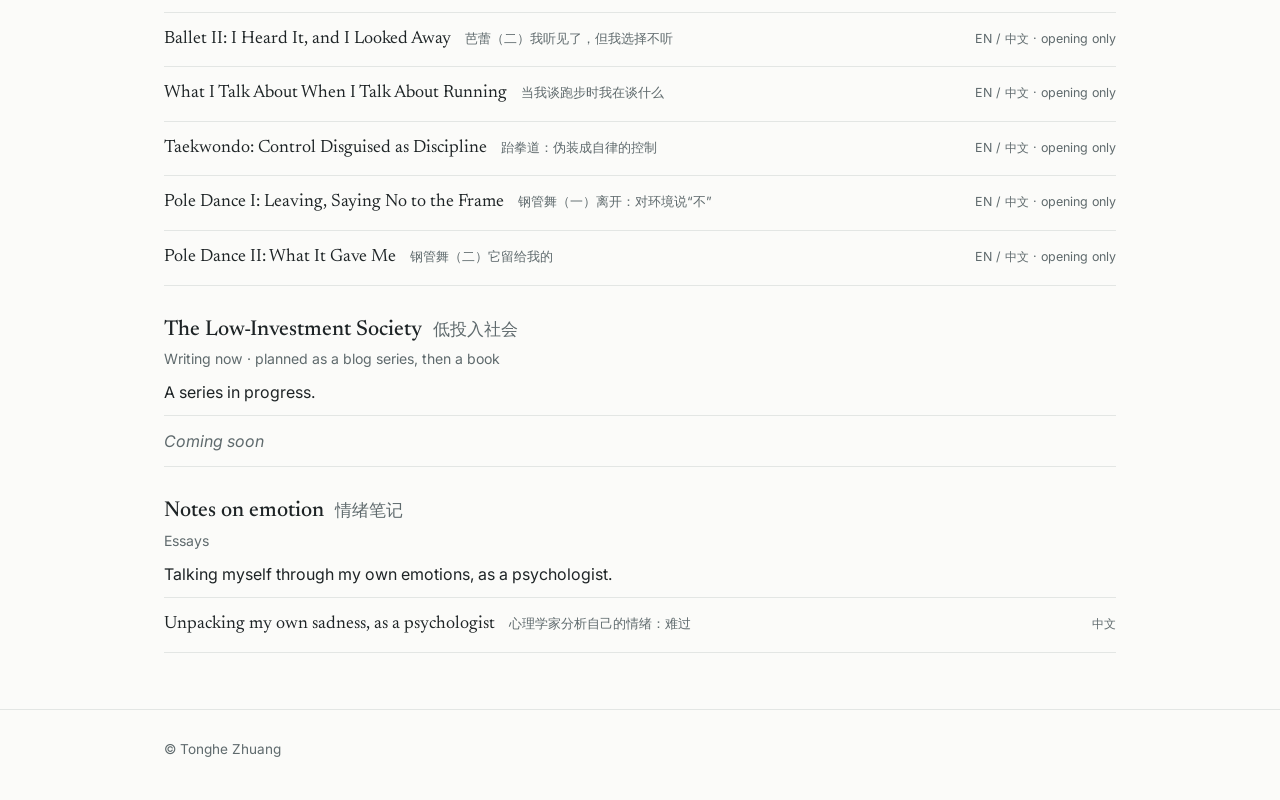
==== commit bb2c8f40: "SEO: meta tags, structured data, sitemap, share image" ====
--- a/life.html
+++ b/life.html
@@ -4,7 +4,21 @@
   <meta charset="utf-8">
   <meta name="viewport" content="width=device-width, initial-scale=1">
   <title>Life · Tonghe Zhuang</title>
-  <meta name="description" content="Tonghe Zhuang outside work: dance, climbing, archery, skating, painting, garden and writing.">
+  <meta name="description" content="Tonghe Zhuang (庄童贺) outside work: dance, climbing, archery, inline skating, reading, museums, garden, and essays on personal growth.">
+  <link rel="canonical" href="https://zhuang0409.github.io/life.html">
+  <meta property="og:type" content="website">
+  <meta property="og:site_name" content="Tonghe Zhuang">
+  <meta property="og:title" content="Life · Tonghe Zhuang">
+  <meta property="og:description" content="Tonghe Zhuang (庄童贺) outside work: dance, climbing, archery, inline skating, reading, museums, garden, and essays on personal growth.">
+  <meta property="og:url" content="https://zhuang0409.github.io/life.html">
+  <meta property="og:image" content="https://zhuang0409.github.io/images/og-image.jpg">
+  <meta property="og:image:width" content="1200">
+  <meta property="og:image:height" content="630">
+  <meta name="twitter:card" content="summary_large_image">
+  <link rel="alternate" hreflang="en" href="https://zhuang0409.github.io/life.html">
+  <link rel="alternate" hreflang="de" href="https://zhuang0409.github.io/life.html?lang=de">
+  <link rel="alternate" hreflang="zh" href="https://zhuang0409.github.io/life.html?lang=zh">
+  <link rel="alternate" hreflang="x-default" href="https://zhuang0409.github.io/life.html">
   <link rel="preconnect" href="https://fonts.googleapis.com">
   <link rel="preconnect" href="https://fonts.gstatic.com" crossorigin>
   <link href="https://fonts.googleapis.com/css2?family=Inter:wght@400;500;600&family=Newsreader:opsz,wght@6..72,400;6..72,500;6..72,600&display=swap" rel="stylesheet">
@@ -13,7 +27,7 @@
 <body class="page-life">
   <header class="site-header">
     <div class="wrap header-inner">
-      <a class="brand" href="index.html">Tonghe Zhuang</a>
+      <a class="brand" href="index.html" data-i18n="name">Tonghe Zhuang</a>
       <div class="page-switch" role="navigation" aria-label="Pages">
         <a href="index.html" data-i18n="work">Work</a>
         <a href="life.html" aria-current="page" data-i18n="life">Life</a>
@@ -51,7 +65,7 @@
 
   </main>
 
-  <footer class="site-footer"><div class="wrap">© Tonghe Zhuang</div></footer>
+  <footer class="site-footer"><div class="wrap">© <span data-i18n="name">Tonghe Zhuang</span></div></footer>
 
   <dialog class="lightbox" aria-label="Image viewer">
     <button class="lb-close" type="button" aria-label="Close">×</button>
--- a/style.css
+++ b/style.css
@@ -90,6 +90,7 @@
   padding: 72px 0 56px;
 }
 .hero h1 { font-size: clamp(2.4rem, 6vw, 3.4rem); }
+.hero h1 .name-alt { font-size: .45em; color: var(--muted); font-weight: 400; margin-left: .3em; white-space: nowrap; }
 .hero .role { color: var(--accent-ink); font-weight: 500; margin: 8px 0 20px; }
 .hero p { margin: 0 0 14px; max-width: 60ch; }
 .hero .role:has(+ .tagline) { margin-bottom: 4px; }
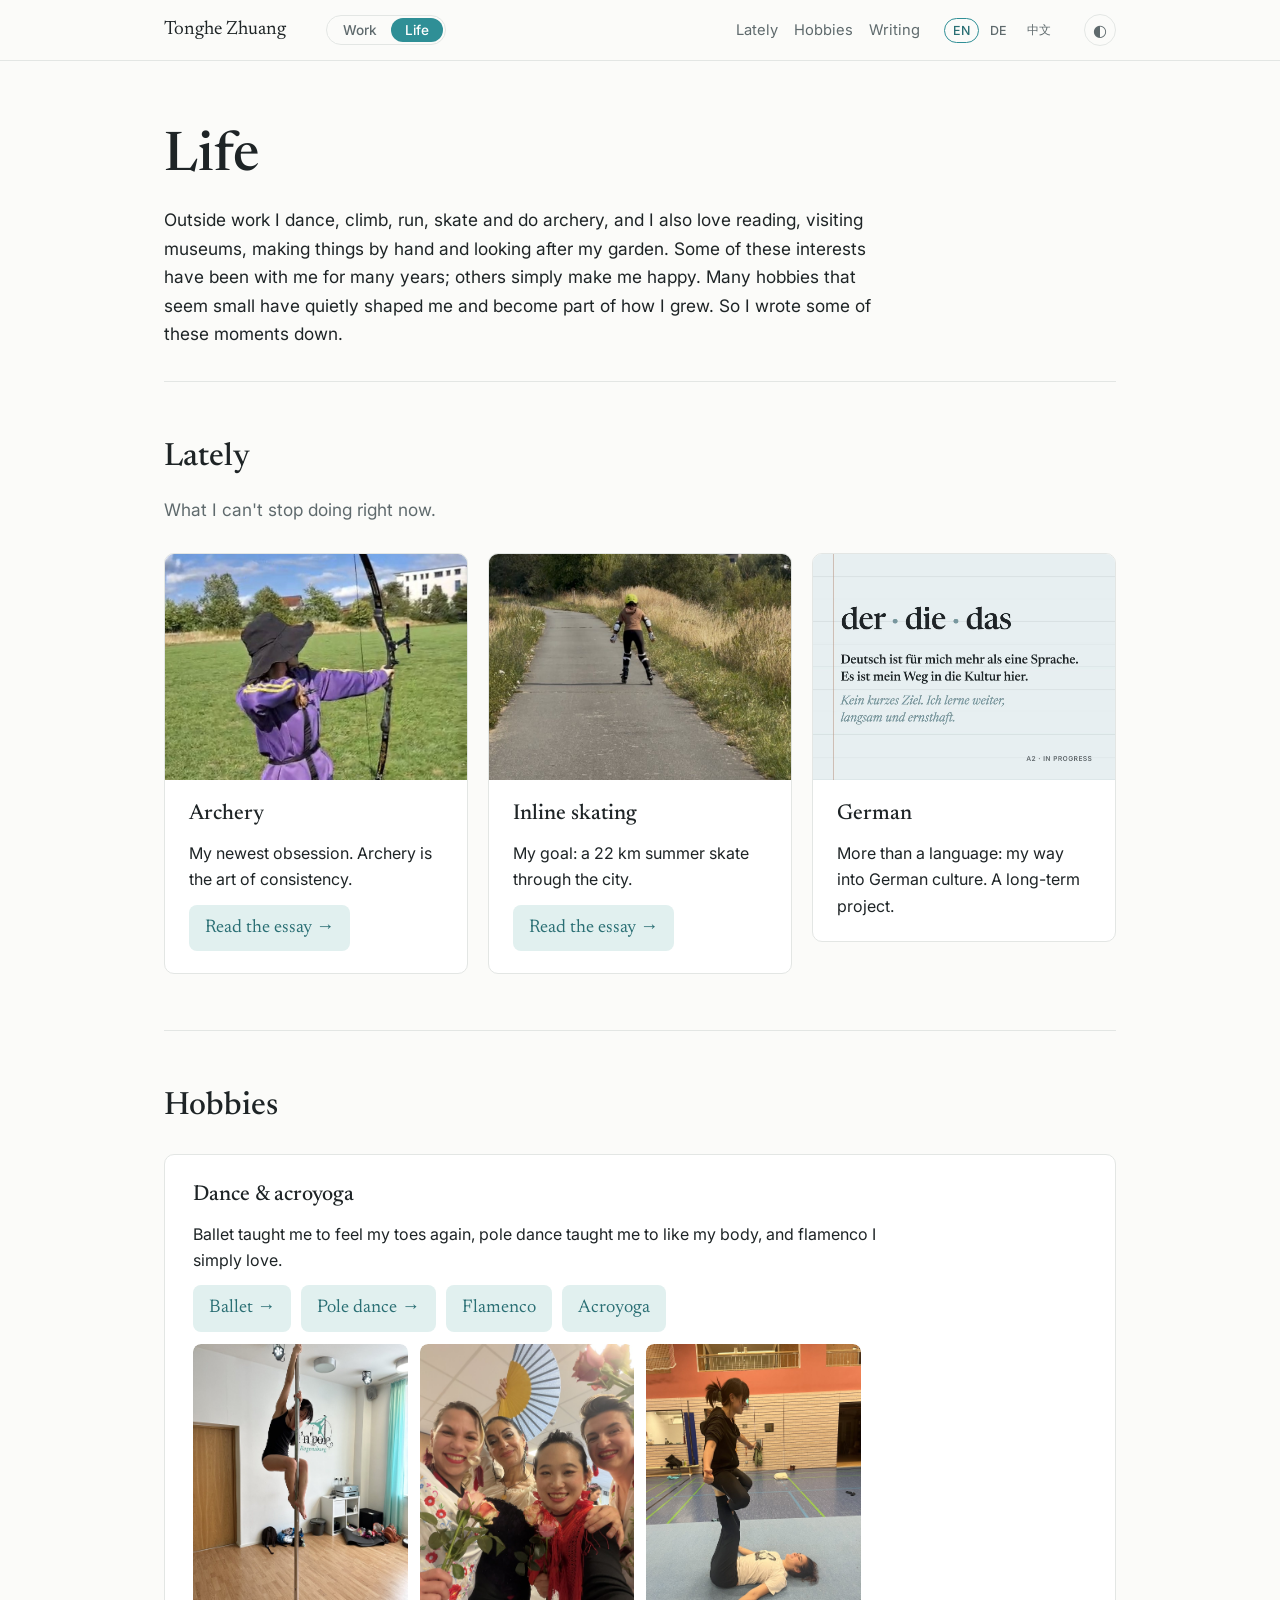
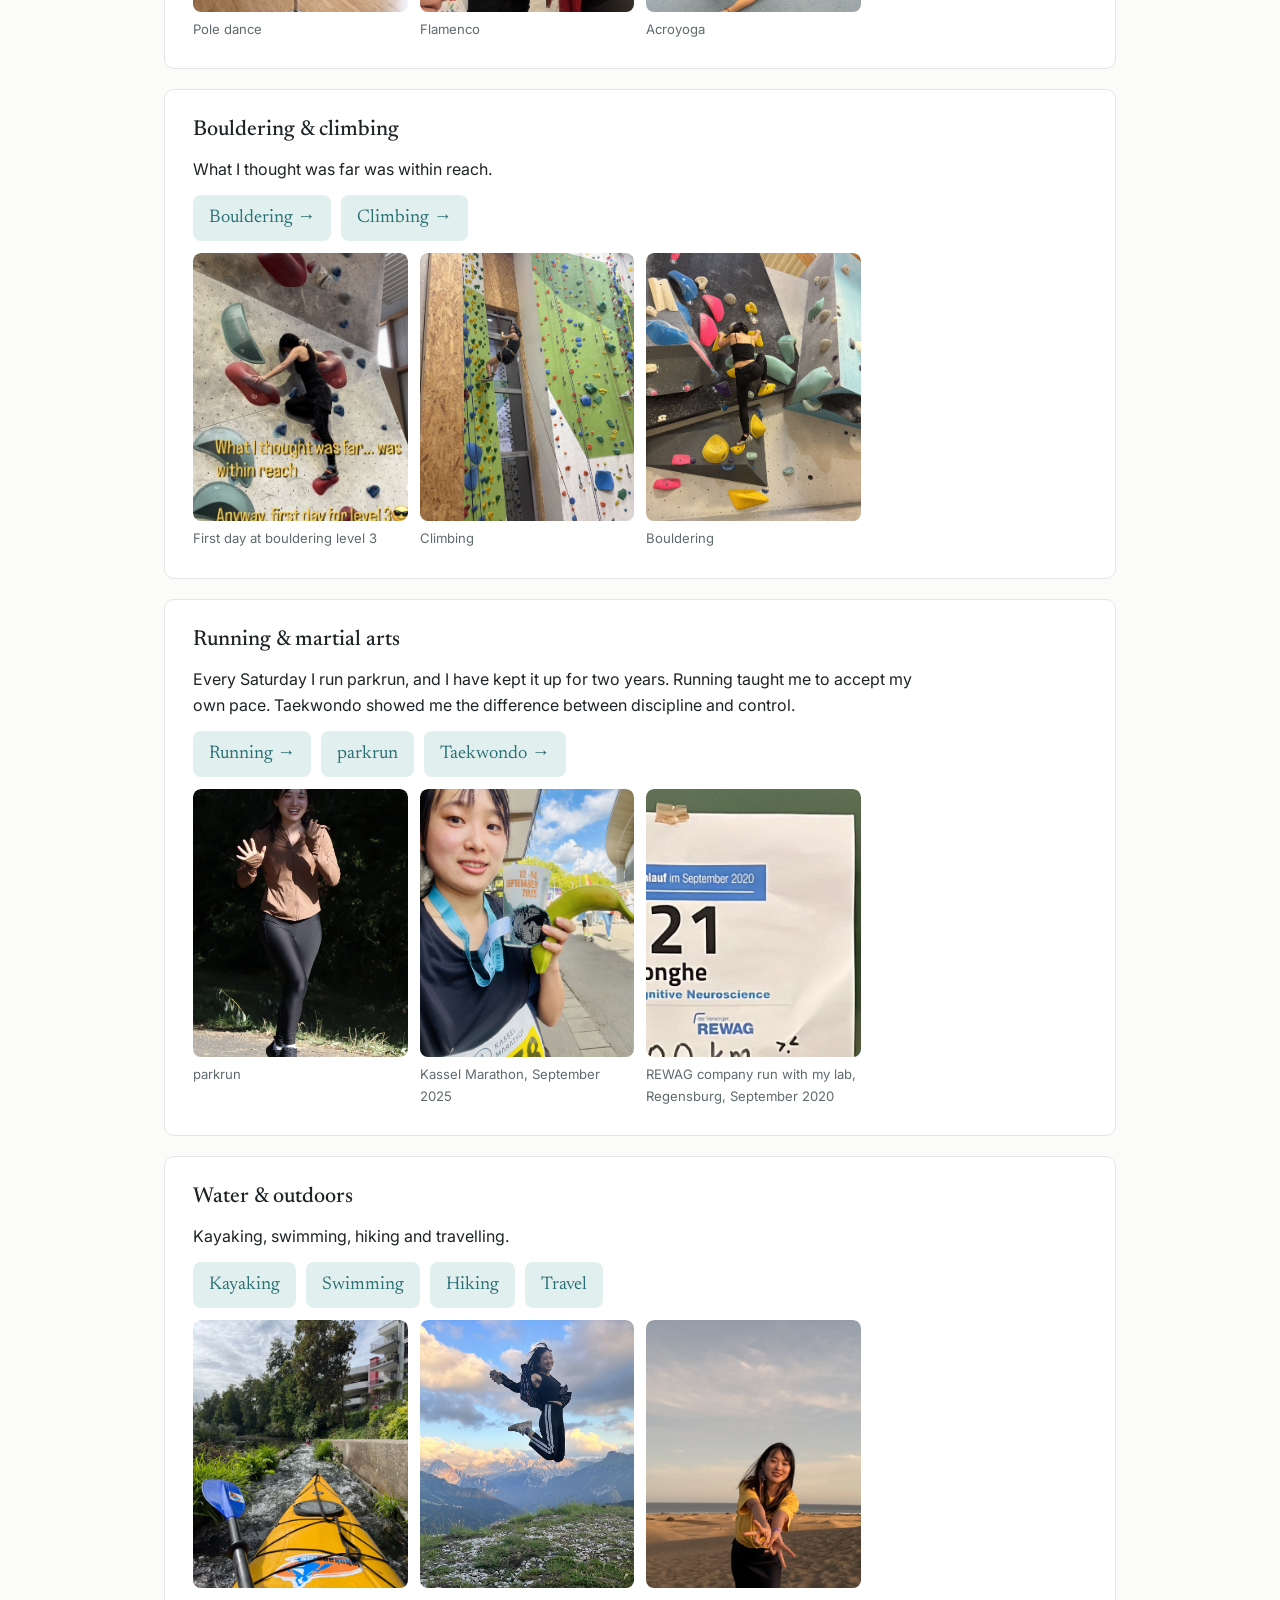
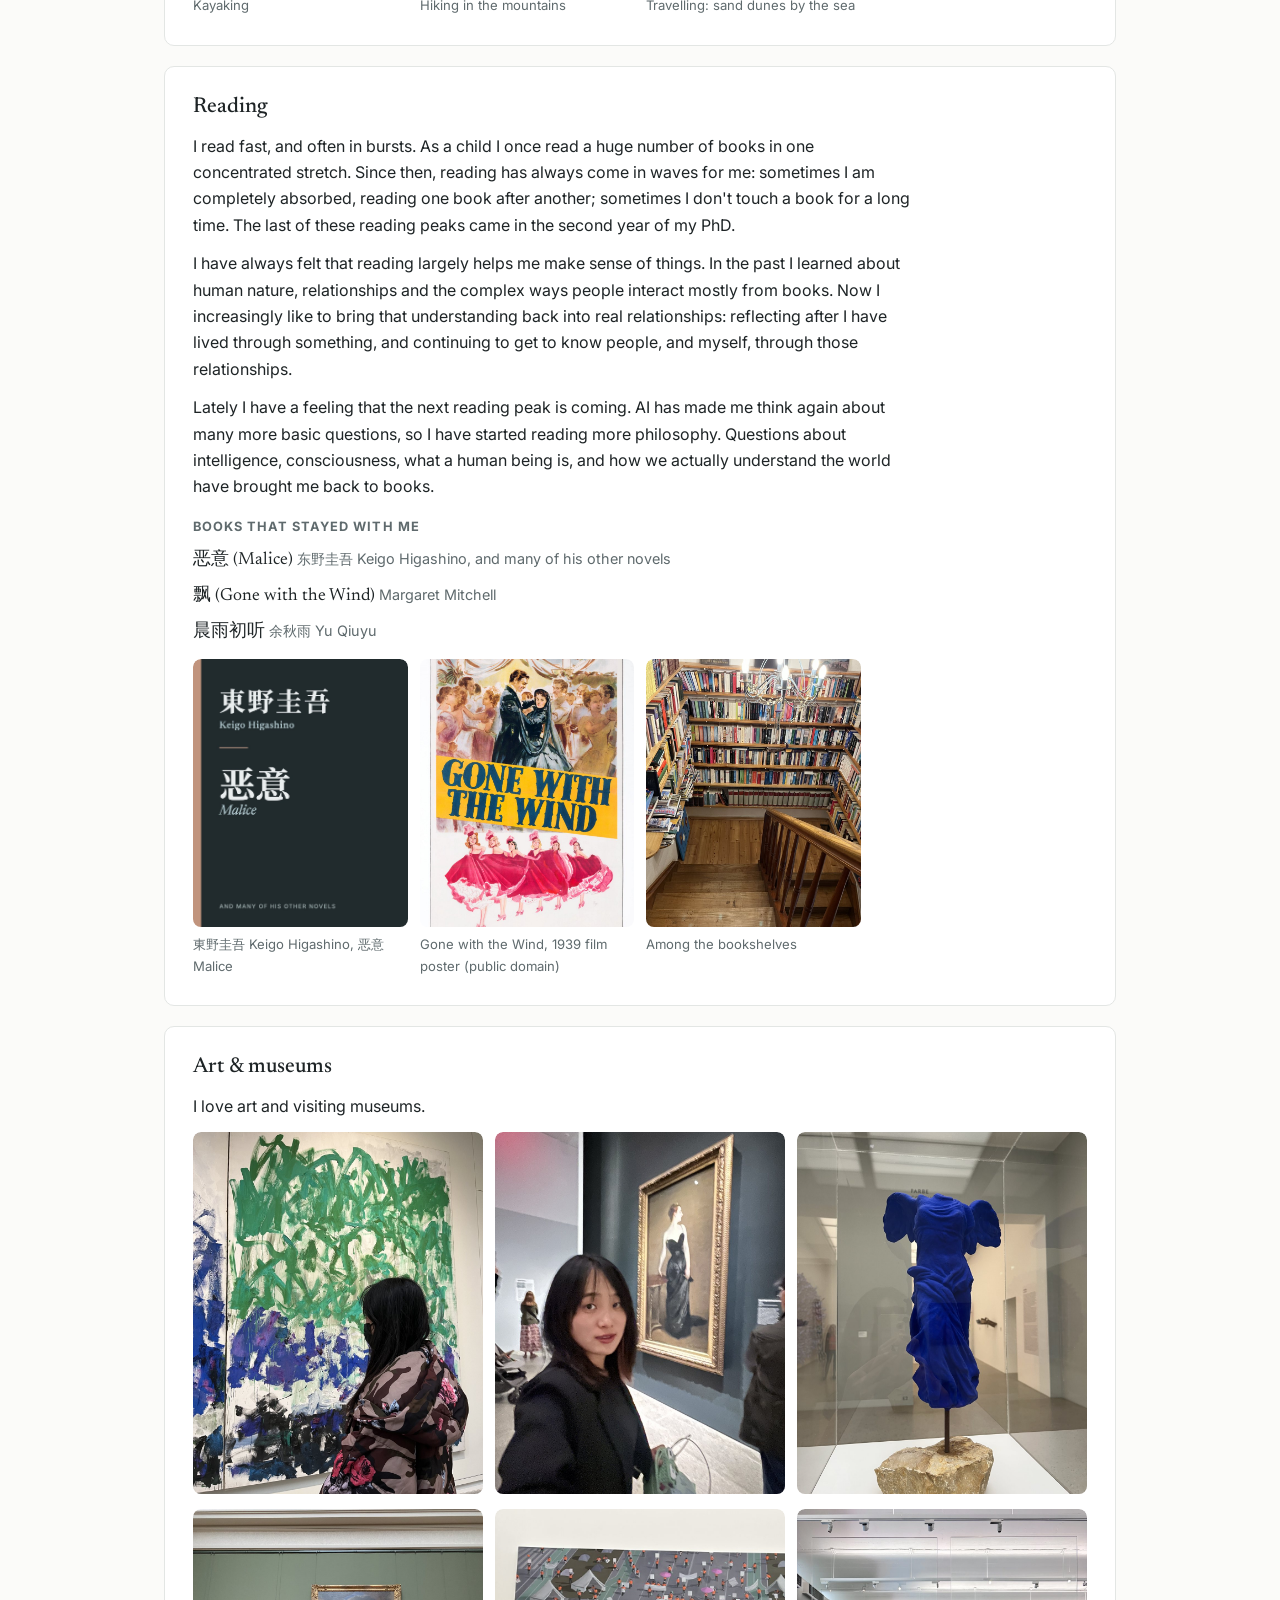
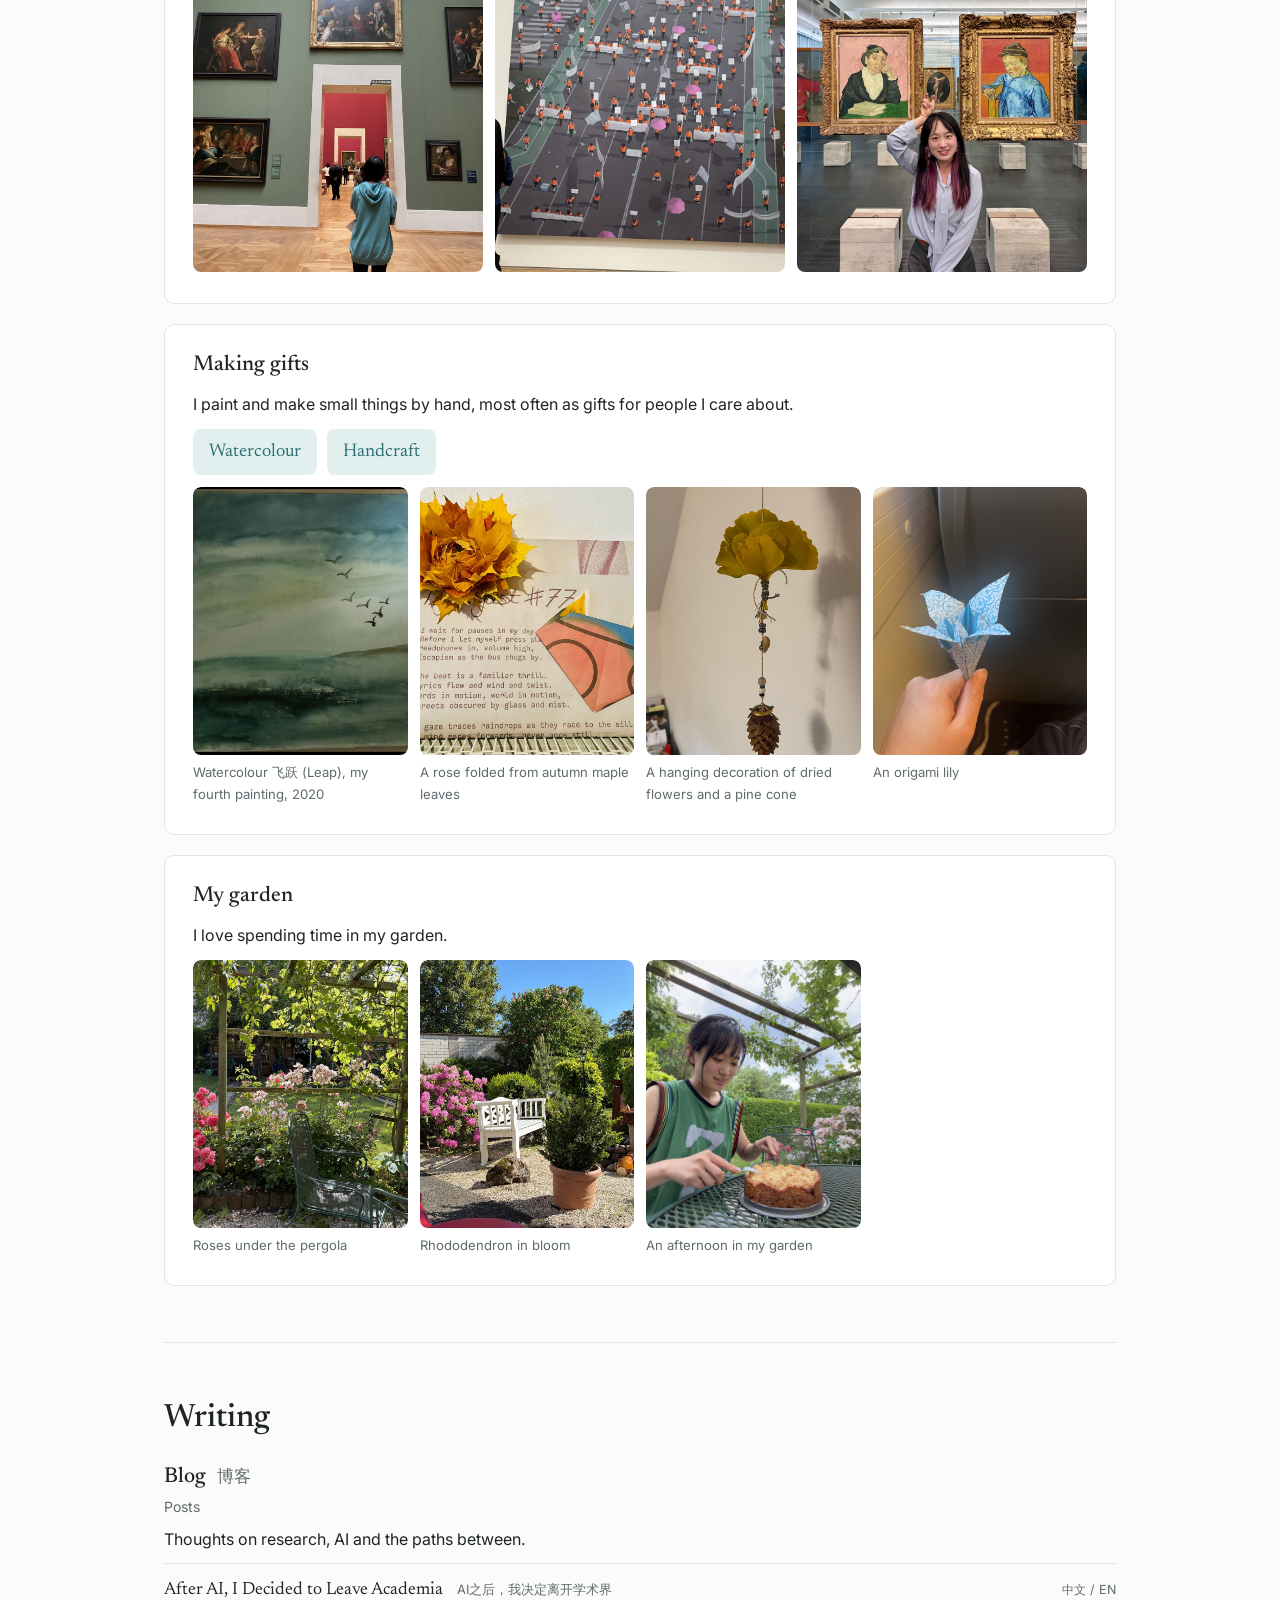
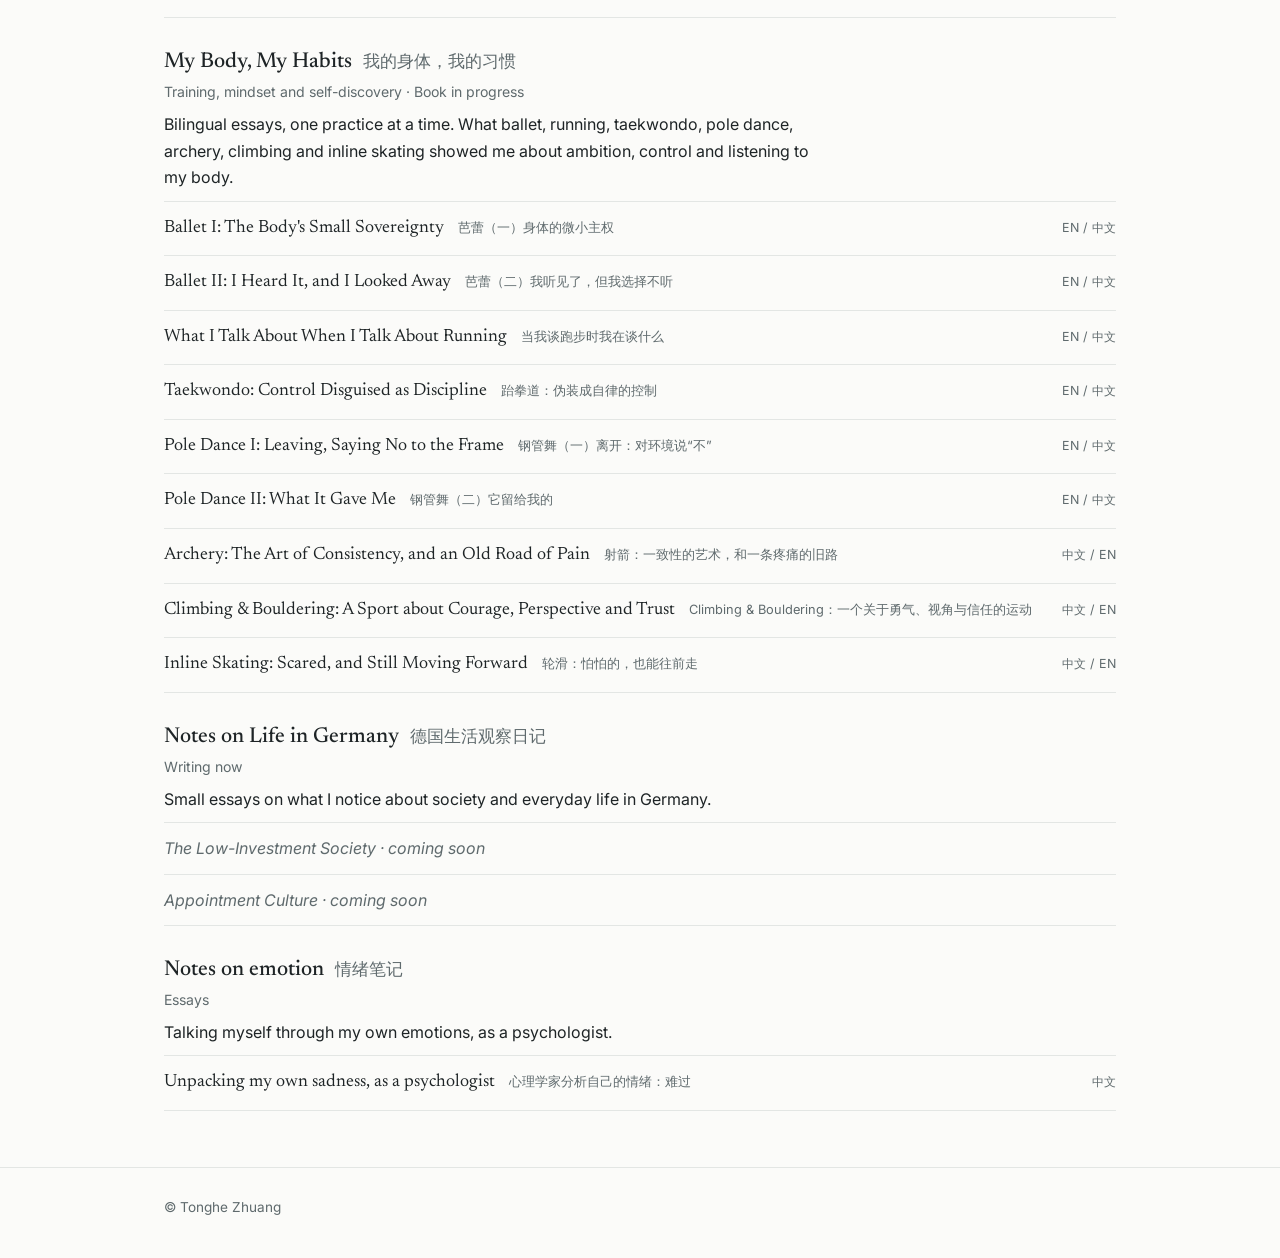
==== commit 02c4510a: "SEO: per-language canonical so ?lang=zh/de are indexed separately Co-Authored-By: Claude Opus 5.5 <n" ====
--- a/life.html
+++ b/life.html
@@ -5,7 +5,7 @@
   <meta name="viewport" content="width=device-width, initial-scale=1">
   <title>Life · Tonghe Zhuang</title>
   <meta name="description" content="Tonghe Zhuang (庄童贺) outside work: dance, climbing, archery, inline skating, reading, museums, garden, and essays on personal growth.">
-  <link rel="canonical" href="https://zhuang0409.github.io/life.html">
+  <!-- canonical is added by shared.js so each language (?lang=de / ?lang=zh) gets its own. -->
   <meta property="og:type" content="website">
   <meta property="og:site_name" content="Tonghe Zhuang">
   <meta property="og:title" content="Life · Tonghe Zhuang">
--- a/style.css
+++ b/style.css
@@ -161,6 +161,7 @@
 
 details.more summary { cursor: pointer; color: var(--accent-ink); font-size: .9rem; font-weight: 500; }
 details.more p { margin: 10px 0 0; max-width: 72ch; color: var(--text); font-size: .95rem; }
+details.abstract { margin-top: 6px; }
 
 /* ---------- Publications ---------- */
 .pub-group + .pub-group { margin-top: 28px; }
@@ -294,6 +295,7 @@
 .article-body { font-family: var(--serif); font-size: 1.2rem; line-height: 1.75; }
 .article-body.zh-text { font-family: "Noto Serif SC", var(--serif); font-size: 1.08rem; line-height: 1.95; }
 .article-body p { margin: 0 0 1em; }
+.article-body strong { font-weight: 600; }
 .article-body h2 { font-size: 1.4rem; margin: 2em 0 .8em; }
 .article-body hr { border: none; text-align: center; margin: 2.2em 0; }
 .article-body hr::after { content: "· · ·"; color: var(--muted); letter-spacing: .5em; }
